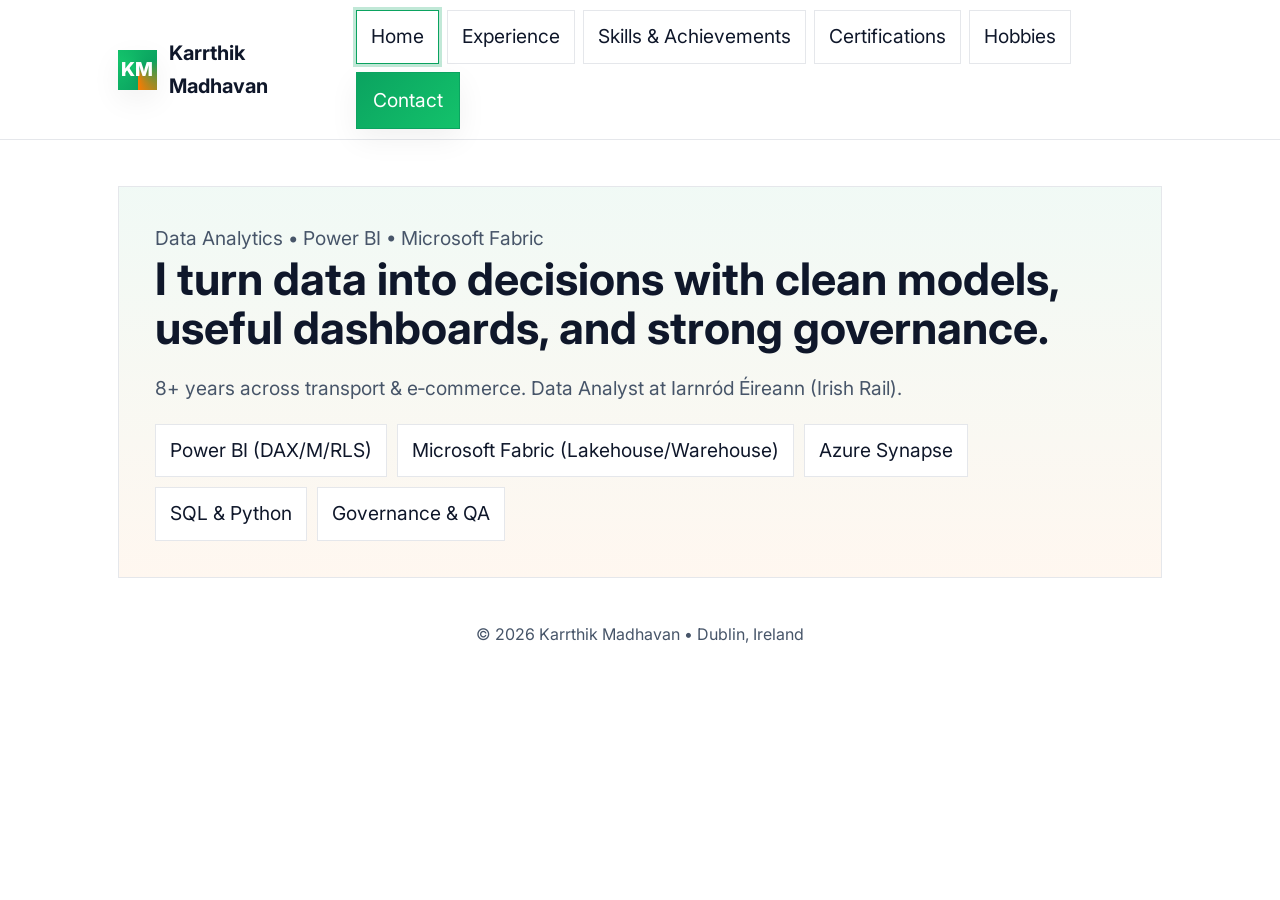
==== Profile/index.html @ 0fbfa43d "Update index.html" ====
<!DOCTYPE html>
<html lang="en">
<head>
  <meta charset="utf-8" />
  <meta name="viewport" content="width=device-width, initial-scale=1" />
  <title>Karrthik Madhavan — Portfolio</title>
  <meta name="description" content="Karrthik Madhavan — Data Analyst. Experience, Skills & Achievements, Certifications, and Hobbies."/>
  <link rel="preconnect" href="https://fonts.googleapis.com">
  <link rel="preconnect" href="https://fonts.gstatic.com" crossorigin>
  <link href="https://fonts.googleapis.com/css2?family=Inter:wght@400;500;600;700;800&display=swap" rel="stylesheet">
  <style>
    :root{
      --bg:#ffffff; --text:#0f172a; --muted:#475569; --border:#e5e7eb;
      --brand:#0BA360; --brand-2:#FF7A00; --brand-3:#13C26B; --ring: rgba(11,163,96,.25);
      --shadow: 0 10px 30px rgba(2,6,23,0.06); --radius: 0; /* sharp edges */
      --step: clamp(0.9rem, 1.2vw + 0.7rem, 1.2rem);           /* body */
      --step-1: clamp(1.1rem, 1.6vw + 0.6rem, 1.5rem);         /* h4 */
      --step-2: clamp(1.25rem, 2vw + 0.7rem, 1.8rem);          /* h3 */
      --step-3: clamp(1.5rem, 2.8vw + 0.6rem, 2.1rem);         /* h2 */
      --step-4: clamp(1.8rem, 4vw + 0.6rem, 2.8rem);           /* hero */
      --touch: 48px;                                           /* min touch target */
      --container: 1100px;
      --container-pad: clamp(16px, 3vw, 28px);
    }
    *{box-sizing:border-box}
    html{scroll-behavior:smooth}
    body{margin:0; font: var(--step)/1.65 "Inter", system-ui, -apple-system, Segoe UI, Roboto, Ubuntu, "Helvetica Neue", Arial; color:var(--text); background:var(--bg)}
    a{color:var(--brand); text-decoration:none}
    a:hover{text-decoration:underline}
    .container{max-width:var(--container); margin:auto; padding:var(--container-pad)}

    /* Nav */
    .nav{position:sticky; top:0; z-index:50; backdrop-filter:saturate(160%) blur(8px); background:rgba(255,255,255,.96); border-bottom:1px solid var(--border)}
    .nav-inner{display:flex; align-items:center; justify-content:space-between; gap:12px; padding:10px var(--container-pad)}
    .brand{display:flex; align-items:center; gap:12px}
    .logo{width:40px; height:40px; color:#fff; font-weight:800; display:grid; place-items:center; background:conic-gradient(from 180deg, var(--brand), var(--brand-3), var(--brand), var(--brand-2)); box-shadow: var(--shadow)}
    .brand h1{font-size: clamp(1rem, 1.4vw + .6rem, 1.25rem); margin:0}
    .menu{display:flex; gap:8px; flex-wrap:wrap}
    .pill{display:inline-flex; align-items:center; gap:8px; padding:10px 14px; border:1px solid var(--border); color:var(--text); background:#fff; min-height:var(--touch)}
    .pill.active{border-color:var(--brand); box-shadow:0 0 0 3px var(--ring)}
    .cta{display:inline-flex; align-items:center; gap:10px; padding:12px 16px; border:1px solid var(--brand); background:linear-gradient(135deg, var(--brand), var(--brand-3)); color:#fff; box-shadow:var(--shadow); min-height:var(--touch)}

    /* Shell */
    .hero{margin-top:18px; position:relative; overflow:hidden; background: linear-gradient(180deg, rgba(11,163,96,.06), rgba(255,122,0,.06)); border:1px solid var(--border); padding: clamp(20px, 4vw, 36px)}
    .big{font-size: var(--step-4); line-height:1.1; margin:0 0 8px}
    .sub{margin:0; color:var(--muted)}
    .chips{display:flex; gap:10px; flex-wrap:wrap; margin-top:14px}
    .chip{padding:10px 14px; border:1px solid var(--border); background:#fff; font-size:1em; min-height:var(--touch)}

    section{margin: clamp(24px, 4vw, 40px) 0}
    h2{font-size: var(--step-3); margin:0 0 14px}
    .card{background:#fff; border:1px solid var(--border); padding: clamp(16px, 3vw, 24px); box-shadow:var(--shadow)}
    .muted{color:var(--muted)}
    .list{margin:8px 0 0; padding-left:20px}
    .grid{display:grid; gap: clamp(12px, 2.5vw, 20px)}
    .grid-2{grid-template-columns:1fr 1fr}
    @media(max-width:960px){.grid-2{grid-template-columns:1fr}}

    /* Roadmap: Vertical (desktop) / Horizontal (mobile) */
    .exp-wrap{display:grid; gap: clamp(12px, 2.5vw, 20px); grid-template-columns: 280px 1fr}
    @media(max-width:960px){.exp-wrap{grid-template-columns:1fr}}
    .years{position:relative; background:#fff; border:1px solid var(--border); padding:16px; box-shadow:var(--shadow)}
    .years .rail{position:absolute; left:28px; top:16px; bottom:16px; width:4px; background:linear-gradient(180deg, var(--brand), var(--brand-2));}
    .year-list{margin:0; padding:0 0 0 48px; list-style:none; max-height:520px; overflow:auto}
    .year-btn{display:flex; align-items:center; gap:10px; width:100%; text-align:left; padding:12px 14px; border:1px solid var(--border); background:#fff; cursor:pointer; min-height:var(--touch)}
    .year-btn[aria-pressed="true"]{border-color:var(--brand); box-shadow:0 0 0 3px var(--ring)}
    .indicator {
  position:absolute;
  left:12px;
  width:44px;
  height:44px;
  display:flex;
  align-items:center;
  justify-content:center;
  background:#fff;
  border:2px solid var(--border);
  box-shadow:0 4px 12px rgba(0,0,0,.12);
  transition:top .3s ease, left .3s ease;
  border-radius:8px;
  overflow:visible;
  z-index:5;
}

.indicator svg,
.indicator img {
  width:32px;
  height:32px;
  display:block;
  object-fit:contain;
}


    .details{background:#fff; border:1px solid var(--border); padding: clamp(14px, 2.5vw, 20px); box-shadow:var(--shadow)}
    .detail-year{display:inline-block; margin-bottom:8px; padding:8px 12px; border:1px solid var(--border); background:#fff; font-weight:600}
    .entry{padding:14px; border:1px dashed var(--border); margin-bottom:12px}
    .entry h4{margin:0 0 6px; font-size: var(--step-2)}
    .meta{color:var(--muted); font-size: .95em}

    /* Hobbies tabs */
    .tabs{display:flex; gap:10px; flex-wrap:wrap; margin-bottom:10px}
    .tab{padding:10px 14px; border:1px solid var(--border); background:#fff; min-height:var(--touch)}
    .tab.active{border-color:var(--brand); box-shadow:0 0 0 3px var(--ring)}
    footer{margin:40px 0 16px; text-align:center; color:var(--muted)}

    /* Mobile tweaks: years become horizontal tabs with a bottom rail */
    @media(max-width:600px){
      .years{padding-bottom:28px}
      .year-list{display:flex; gap:8px; padding:0; overflow:auto; max-height:none}
      .year-list li{flex:0 0 auto}
      .year-btn{padding:10px 12px}
      .years .rail{left:0; right:0; height:4px; width:auto; bottom:12px; top:auto; background:linear-gradient(90deg, var(--brand), var(--brand-2))}
      .indicator{top:auto; bottom:2px; left:0}
    }
  </style>
</head>
<body>
  <noscript>
    <div class="container"><p>Please enable JavaScript to view the site.</p></div>
  </noscript>
  <div class="nav">
    <div class="nav-inner container">
      <div class="brand">
        <div class="logo" aria-hidden="true">KM</div>
        <h1>Karrthik Madhavan</h1>
      </div>
      <nav class="menu" aria-label="Primary">
        <a class="pill" data-link href="#/">Home</a>
        <a class="pill" data-link href="#/experience">Experience</a>
        <a class="pill" data-link href="#/skills">Skills & Achievements</a>
        <a class="pill" data-link href="#/certifications">Certifications</a>
        <a class="pill" data-link href="#/hobbies">Hobbies</a>
        <a class="cta" href="mailto:Karrthik.madhavan@irishrail.ie">Contact</a>
      </nav>
    </div>
  </div>

  <div class="container">
    <div id="app"><section class="hero"><p class="sub">Loading…</p></section></div>
    <footer><small>© <span id="y"></span> Karrthik Madhavan • Dublin, Ireland</small></footer>
  </div>

  <script>
  // Robust boot: guard against errors and always attempt to render
  (function(){
    try {
      document.getElementById('y').textContent = new Date().getFullYear();

      const app = document.getElementById('app');

      // --- Pages ---
      const pages = {
        home(){
          document.title = 'Home — Karrthik Madhavan';
          return [
            '<section class="hero">',
              '<p class="sub">Data Analytics • Power BI • Microsoft Fabric</p>',
              '<h2 class="big">I turn data into decisions with clean models, useful dashboards, and strong governance.</h2>',
              '<p class="muted">8+ years across transport & e‑commerce. Data Analyst at Iarnród Éireann (Irish Rail).</p>',
              '<div class="chips" aria-label="Focus areas">',
                '<span class="chip">Power BI (DAX/M/RLS)</span>',
                '<span class="chip">Microsoft Fabric (Lakehouse/Warehouse)</span>',
                '<span class="chip">Azure Synapse</span>',
                '<span class="chip">SQL & Python</span>',
                '<span class="chip">Governance & QA</span>',
              '</div>',
            '</section>'
          ].join('');
        },
        experience(){
          document.title = 'Experience — Karrthik Madhavan';
          return [
            '<section class="card">',
              '<h2>Experience — Yearly Roadmap</h2>',
              '<div class="exp-wrap">',
                '<aside class="years">',
                  '<div class="rail" aria-hidden="true"></div>',
                  '<ul id="expYears" class="year-list" aria-label="Years"></ul>',
                  '<div id="yearIndicator" class="indicator" aria-hidden="true"></div>',
                '</aside>',
                '<div id="expDetails" class="details" aria-live="polite"></div>',
              '</div>',
            '</section>'
          ].join('');
        },
        skills(){
          document.title = 'Skills & Achievements — Karrthik Madhavan';
          return [
            '<section class="card">',
            '<h2>Skills</h2>',
            '<div class="chips">',
              '<span class="chip">Power BI (DAX, M, RLS)</span>',
              '<span class="chip">Microsoft Fabric</span>',
              '<span class="chip">Azure Synapse</span>',
              '<span class="chip">SQL</span>',
              '<span class="chip">Python</span>',
              '<span class="chip">Dataflows Gen2</span>',
              '<span class="chip">PySpark</span>',
              '<span class="chip">Governance & QA</span>',
              '<span class="chip">Agile Delivery</span>',
              '<span class="chip">Stakeholder Engagement</span>',
            '</div>',
            '</section>',
            '<section class="card">',
              '<h2>Achievements</h2>',
              '<ul class="list">',
                '<li><strong>1,300% growth</strong> in active analytics users (2024 → P11 2025).</li>',
                '<li><strong>6,052 dashboard views</strong> by Period 11, 2025.</li>',
                '<li><strong>10+ leadership‑adopted dashboards</strong> delivered.</li>',
                '<li><strong>200+ ETL jobs automated</strong> at Amazon; +23% team productivity.</li>',
                '<li>Improved ML accuracy by <strong>+2.5%</strong> and coverage by <strong>+6.3%</strong>.</li>',
              '</ul>',
            '</section>'
          ].join('');
        },
        certifications(){
  document.title = 'Certifications & Education — Karrthik Madhavan';
  return [
    '<section class="card">',
      '<h2>Certifications</h2>',
      '<ul class="list">',
        '<li>Microsoft Certified: <strong>Power BI Data Analyst Associate (PL-300)</strong></li>',
        '<li>Lean and Six Sigma Principles — University of Limerick</li>',
        '<li>Certified Scrum Master (CSM)</li>',
        '<li>Fabric Analytics Engineer Associate (DP-600) — <em>in progress</em></li>',
        '<li>SAP Analytics Cloud — <em>in progress</em></li>',
      '</ul>',
    '</section>',
    '<section class="card">',
      '<h2>Education</h2>',
      '<ul class="list">',
        '<li><strong>MSc, Business Information & Analytics Systems</strong> — University College Cork (2021–2022, 1:1)</li>',
        '<li><strong>B.E., Electronics & Communication Engineering</strong> — Anna University (2013–2017, First Class)</li>',
      '</ul>',
    '</section>'
  ].join('');
}
,
        hobbies(sub){
          const tabs = ['tennis','badminton','boxing','photography','dinghy-sailing'];
          const names = {tennis:'Tennis',badminton:'Badminton',boxing:'Boxing',photography:'Photography','dinghy-sailing':'Dinghy Sailing'};
          const blocks = {
            tennis:'<p>League and social player; council member at Balrothery Tennis Club, Balbriggan.</p>',
            badminton:'<p>Regular club sessions; focus on footwork drills and reaction training.</p>',
            boxing:'<p>Fitness boxing for conditioning and discipline; pad work and bag routines.</p>',
            photography:'<p>Street and travel photography; Lightroom/Photoshop workflow with colour grading.</p>',
            'dinghy-sailing':'<p>Beginner to intermediate; keen on race rules, wind reading, and safety.</p>'
          };
          const active = tabs.indexOf(sub) !== -1 ? sub : 'tennis';
          document.title = 'Hobbies — ' + names[active] + ' — Karrthik Madhavan';
          return [
            '<section class="card">',
              '<h2>Hobbies</h2>',
              '<div class="tabs">',
                tabs.map(t=>'<a class="tab '+(t===active?'active':'')+'" href="#/hobbies/'+t+'">'+names[t]+'</a>').join(''),
              '</div>',
              '<div class="card" style="margin-top:10px">',
                '<h3 style="margin:0 0 6px">'+names[active]+'</h3>',
                blocks[active],
              '</div>',
            '</section>'
          ].join('');
        },
        notFound(){
          document.title = 'Not Found — Karrthik Madhavan';
          return '<section class="card"><h2>Page not found</h2><p class="muted">The page you requested does not exist.</p></section>';
        }
      };

      // --- Router ---
      function setActive(link){
        document.querySelectorAll('.pill').forEach(a=>a.classList.remove('active'));
        if(link) link.classList.add('active');
      }

      function render(){
        const hash = (location.hash || '').replace('#','');
        const parts = hash.split('/').filter(Boolean);
        let html = '';
        let active = null;
        if(parts.length === 0){
          html = pages.home();
          active = document.querySelector('a[href="#/"]');
        } else if(parts[0]==='experience'){
          html = pages.experience();
          active = document.querySelector('a[href="#/experience"]');
        } else if(parts[0]==='skills'){
          html = pages.skills();
          active = document.querySelector('a[href="#/skills"]');
        } else if(parts[0]==='certifications'){
          html = pages.certifications();
          active = document.querySelector('a[href="#/certifications"]');
        } else if(parts[0]==='hobbies'){
          html = pages.hobbies(parts[1]);
          active = document.querySelector('a[href="#/hobbies"]');
        } else {
          html = pages.notFound();
        }
        app.innerHTML = html;
        setActive(active);
        if(parts[0]==='experience') initExperience();
        window.scrollTo({top:0, behavior:'smooth'});
      }

      window.addEventListener('hashchange', render);
      if(!location.hash){ location.hash = '#/'; }

      // --- Experience data + init ---
      const experienceData = {
        2017: [{title:'Quality Analyst', company:'Amazon', org:'amazon', location:'Chennai', period:'Mar 2017 – Dec 2018', points:['Analytics & validation across retail catalogues','Built early automations to remove manual checks']}],
        2018: [{title:'Quality Analyst', company:'Amazon', org:'amazon', location:'Chennai', period:'All year', points:['Scaled QA playbooks and SOPs','Partnered with SDE/DS for data capture']}],
        2019: [{title:'Quality Lead (acting)', company:'Amazon', org:'amazon', location:'Chennai', period:'Jan – Dec 2019', points:['Led 12‑member team; productivity +23%','Vendor ramp (Accenture) to increase throughput']}],
        2020: [{title:'Senior Data Analyst – Quality Expert', company:'Amazon', org:'amazon', location:'Chennai', period:'Jul – Dec 2020', points:['BI/forecasting in Python, Tableau, QuickSight','Automated 200+ ETL with SQL & AWS']}],
        2021: [
          {title:'Senior Data Analyst – Quality Expert', company:'Amazon', org:'amazon', location:'Chennai', period:'Jan – Aug 2021', points:['FMEA & process optimisation; leadership dashboards']},
          {title:'Postgraduate Teaching Assistant', company:'University College Cork', org:'ucc', location:'Cork', period:'Oct – Dec 2021', points:['Supported BA & Web App Dev']}
        ],
        2022: [{title:'Postgraduate Teaching Assistant', company:'University College Cork', org:'ucc', location:'Cork', period:'Jan – Aug 2022', points:['Guided SQL, Python & viz; assessment support']}],
        2023: [{title:'Data Analyst — Data Analytics & Intelligence', company:'Iarnród Éireann (Irish Rail)', org:'irishrail', location:'Dublin', period:'Feb – Dec 2023', points:['KPI hubs for Finance & Engineering (CCE/CME)','Power BI governance & testing frameworks']}],
        2024: [{title:'Data Analyst — DAI', company:'Iarnród Éireann (Irish Rail)', org:'irishrail', location:'Dublin', period:'All year', points:['Active analytics users up 1,300% (2024→P11 2025)','Fabric adoption; model/perf optimisation']}],
        2025: [{title:'Data Analyst — DAI', company:'Iarnród Éireann (Irish Rail)', org:'irishrail', location:'Dublin', period:'To date', points:['6,052 total dashboard views by P11 2025','10+ leadership‑adopted dashboards']}]
      };

      function initExperience(){
        const yearsEl = document.getElementById('expYears');
        const detailsEl = document.getElementById('expDetails');
        const indicator = document.getElementById('yearIndicator');
        if(!yearsEl || !detailsEl || !indicator) return;

        const years = Object.keys(experienceData).map(Number).sort((a,b)=>b-a);
        yearsEl.innerHTML = years.map((y,i)=>
          '<li data-year="'+y+'" style="margin-bottom:8px">\
             <button class="year-btn" data-year="'+y+'" aria-pressed="'+(i===0)+'"><strong>'+y+'</strong></button>\
           </li>'
        ).join('');

        const mm = window.matchMedia('(max-width:600px)');
        function orgForYear(y){
          if(y>=2023) return 'irishrail';
          if(y>=2021 && y<=2022) return 'ucc';
          return 'amazon';
        }
        const svgs = {
  amazon: `<svg viewBox="0 0 512 512" aria-hidden="true">
    <path fill="#FF9900" d="M256 0C114.6 0 0 114.6 0 256s114.6 256 256 256
      256-114.6 256-256S397.4 0 256 0zm74.5 367.3c-32.4 13.3-67.4 20.4-104.5 20.4
      -60.5 0-114.9-22.4-156.2-59.7-4.4-4-1.2-9.4 4.8-6.3
      44.4 25.9 99.3 41.5 156.3 41.5 38.4 0 79.8-7.8 118.1-23.8
      5.8-2.4 10.7 3.7 4.5 8zM383.7 344c-5.7-7.5-37.4-3.6-51.6-1.8
      -4.3.5-5-3.2-1.1-6 25.3-17.8 66.8-12.6 71.6-6.7 4.8 5.9-1.3 39.3-23.8 55.7
      -3.6 2.6-7.2 1.2-5.5-2.6 6.6-15.2 14.4-31.1 15.8-38.6z"/>
  </svg>`,
  
  ucc: `<svg viewBox="0 0 512 512" aria-hidden="true">
    <path fill="#FF7A00" d="M256 0C114.6 0 0 114.6 0 256s114.6 256 256 256
      256-114.6 256-256S397.4 0 256 0zm-47 360h94v-32h-30V192h30v-32h-94v32h30v136h-30v32z"/>
  </svg>`,

  irishrail: `<svg viewBox="0 0 512 512" aria-hidden="true">
    <path fill="#FF7A00" d="M480 352H32L64 288h384l32 64zM416 288l-64-128H160l-64 128h320zM192 384a32 32 0 1 0 0-64 32 32 0 0 0 0 64zm128 0a32 32 0 1 0 0-64 32 32 0 0 0 0 64z"/>
  </svg>`
};

        function setIndicator(year){
          const btn = yearsEl.querySelector('button[data-year="'+year+'"]');
          if(!btn) return;
          const org = orgForYear(year);
          indicator.innerHTML = svgs[org];
          indicator.style.color = (org==='amazon')? '#FF9900' : (org==='ucc'? '#002663' : '#0BA360');
          const yearsContainer = yearsEl.closest('.years');
          const cBox = yearsContainer.getBoundingClientRect();
          const bBox = btn.getBoundingClientRect();
          if(mm.matches){
            // horizontal: center under the active button
            const left = (bBox.left - cBox.left) + (bBox.width/2) - (indicator.offsetWidth/2);
            indicator.style.left = left + 'px';
          } else {
            // vertical: center alongside the active button
            const top = (bBox.top - cBox.top) + (bBox.height/2) - (indicator.offsetHeight/2);
            indicator.style.top = top + 'px';
          }
        }

        function renderYear(y){
          const entries = experienceData[y]||[];
          detailsEl.innerHTML = '<span class="detail-year">'+y+'</span>' + entries.map(function(e){
            return '<div class="entry">\
              <h4>'+e.title+'</h4>\
              <div class="meta">'+e.company+' • '+e.location+' • '+e.period+'</div>\
              <ul class="list">'+ e.points.map(p=>'<'+'li>'+p+'</li>').join('') +'</ul>\
            </div>';
          }).join('');
          setIndicator(y);
        }

        // initial render
        renderYear(years[0]);

        yearsEl.addEventListener('click', function(e){
          const btn = e.target.closest('.year-btn');
          if(!btn) return;
          yearsEl.querySelectorAll('.year-btn').forEach(function(b){ b.setAttribute('aria-pressed','false'); });
          btn.setAttribute('aria-pressed','true');
          renderYear(+btn.dataset.year);
        });

        function reflowIndicator(){
          const pressed = yearsEl.querySelector('.year-btn[aria-pressed="true"]');
          if(pressed) setIndicator(+pressed.dataset.year);
        }
        yearsEl.addEventListener('keydown', function(e){
          const keys = ['ArrowUp','ArrowDown','ArrowLeft','ArrowRight','Home','End'];
          if(keys.indexOf(e.key)===-1) return;
          const items = Array.from(yearsEl.querySelectorAll('.year-btn'));
          const i = items.indexOf(document.activeElement);
          let j = i;
          if(e.key==='ArrowUp' || e.key==='ArrowLeft') j = Math.max(0, i-1);
          if(e.key==='ArrowDown' || e.key==='ArrowRight') j = Math.min(items.length-1, i+1);
          if(e.key==='Home') j = 0;
          if(e.key==='End') j = items.length-1;
          items[j].focus();
          items.forEach(function(b){ b.setAttribute('aria-pressed','false'); });
          items[j].setAttribute('aria-pressed','true');
          renderYear(+items[j].dataset.year);
          e.preventDefault();
        });

        window.addEventListener('resize', reflowIndicator);
        mm.addEventListener('change', reflowIndicator);
      }{
        const yearsEl = document.getElementById('expYears');
        const detailsEl = document.getElementById('expDetails');
        const indicator = document.getElementById('yearIndicator');
        if(!yearsEl || !detailsEl || !indicator) return;

        const years = Object.keys(experienceData).map(Number).sort((a,b)=>b-a);
        yearsEl.innerHTML = years.map((y,i)=>
          '<li data-year="'+y+'" style="margin-bottom:8px">\
             <button class="year-btn" data-year="'+y+'" aria-pressed="'+(i===0)+'"><strong>'+y+'</strong></button>\
           </li>'
        ).join('');

        function orgForYear(y){
          if(y>=2023) return 'irishrail';
          if(y>=2021 && y<=2022) return 'ucc';
          return 'amazon';
        }

        const svgs = {
  amazon: `<svg viewBox="0 0 512 512" aria-hidden="true">
    <path fill="#FF9900" d="M256 0C114.6 0 0 114.6 0 256s114.6 256 256 256
      256-114.6 256-256S397.4 0 256 0zm74.5 367.3c-32.4 13.3-67.4 20.4-104.5 20.4
      -60.5 0-114.9-22.4-156.2-59.7-4.4-4-1.2-9.4 4.8-6.3
      44.4 25.9 99.3 41.5 156.3 41.5 38.4 0 79.8-7.8 118.1-23.8
      5.8-2.4 10.7 3.7 4.5 8zM383.7 344c-5.7-7.5-37.4-3.6-51.6-1.8
      -4.3.5-5-3.2-1.1-6 25.3-17.8 66.8-12.6 71.6-6.7 4.8 5.9-1.3 39.3-23.8 55.7
      -3.6 2.6-7.2 1.2-5.5-2.6 6.6-15.2 14.4-31.1 15.8-38.6z"/>
  </svg>`,
  
  ucc: `<svg viewBox="0 0 512 512" aria-hidden="true">
    <path fill="#FF7A00" d="M256 0C114.6 0 0 114.6 0 256s114.6 256 256 256
      256-114.6 256-256S397.4 0 256 0zm-47 360h94v-32h-30V192h30v-32h-94v32h30v136h-30v32z"/>
  </svg>`,

  irishrail: `<svg viewBox="0 0 512 512" aria-hidden="true">
    <path fill="#FF7A00" d="M480 352H32L64 288h384l32 64zM416 288l-64-128H160l-64 128h320zM192 384a32 32 0 1 0 0-64 32 32 0 0 0 0 64zm128 0a32 32 0 1 0 0-64 32 32 0 0 0 0 64z"/>
  </svg>`
};

        function setIndicator(year){
          const btn = yearsEl.querySelector('button[data-year="'+year+'"]');
          if(!btn) return;
          const org = orgForYear(year);
          indicator.innerHTML = svgs[org];
          indicator.style.color = (org==='amazon')? '#FF9900' : (org==='ucc'? '#002663' : '#0BA360');
          const yearsContainer = yearsEl.closest('.years');
          const containerBox = yearsContainer.getBoundingClientRect();
          const btnBox = btn.getBoundingClientRect();
          const offset = (btnBox.top - containerBox.top) + (btnBox.height/2);
          indicator.style.top = offset + 'px';
        }

        function renderYear(y){
          const entries = experienceData[y]||[];
          detailsEl.innerHTML = '<span class="detail-year">'+y+'</span>' + entries.map(function(e){
            return '<div class="entry">\
              <h4>'+e.title+'</h4>\
              <div class="meta">'+e.company+' • '+e.location+' • '+e.period+'</div>\
              <ul class="list">'+ e.points.map(p=>'<'+'li>'+p+'</li>').join('') +'</ul>\
            </div>';
          }).join('');
          setIndicator(y);
        }

        // initial render
        renderYear(years[0]);

        yearsEl.addEventListener('click', function(e){
          const btn = e.target.closest('.year-btn');
          if(!btn) return;
          yearsEl.querySelectorAll('.year-btn').forEach(function(b){ b.setAttribute('aria-pressed','false'); });
          btn.setAttribute('aria-pressed','true');
          renderYear(+btn.dataset.year);
        });

        yearsEl.addEventListener('keydown', function(e){
          const keys = ['ArrowUp','ArrowDown','Home','End'];
          if(keys.indexOf(e.key)===-1) return;
          const items = Array.from(yearsEl.querySelectorAll('.year-btn'));
          const i = items.indexOf(document.activeElement);
          let j = i;
          if(e.key==='ArrowUp') j = Math.max(0, i-1);
          if(e.key==='ArrowDown') j = Math.min(items.length-1, i+1);
          if(e.key==='Home') j = 0;
          if(e.key==='End') j = items.length-1;
          items[j].focus();
          items.forEach(function(b){ b.setAttribute('aria-pressed','false'); });
          items[j].setAttribute('aria-pressed','true');
          renderYear(+items[j].dataset.year);
          e.preventDefault();
        });

        window.addEventListener('resize', function(){
          const pressed = yearsEl.querySelector('.year-btn[aria-pressed="true"]');
          if(pressed) setIndicator(+pressed.dataset.year);
        });
      }

      // First render
      render();

    } catch(err){
      const app = document.getElementById('app');
      if(app){ app.innerHTML = '<section class="card"><h2>Something went wrong</h2><p class="muted">'+(err.message||err)+'</p></section>'; }
      console.error(err);
    }
  })();
  </script>
</body>
</html>
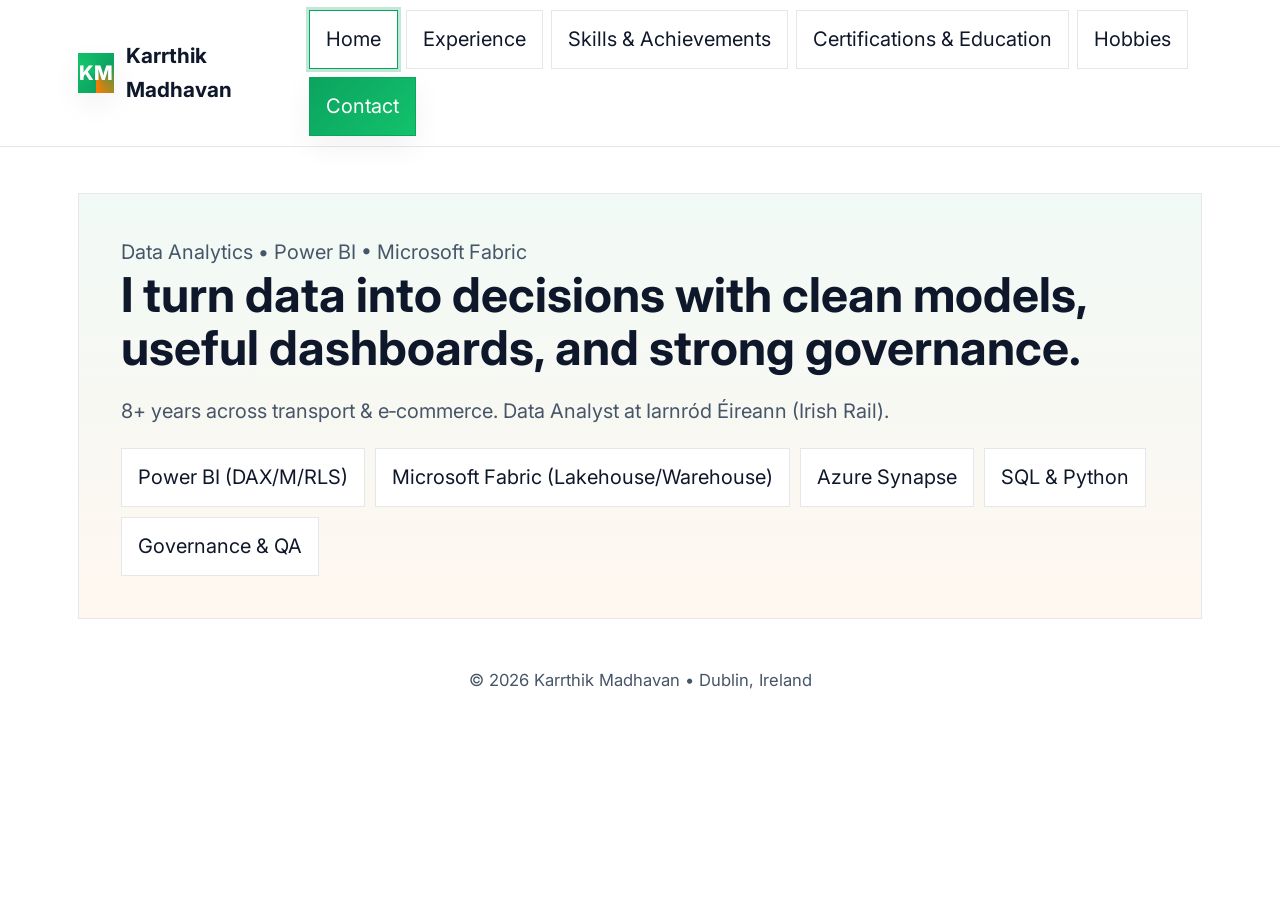
==== commit 59b469be: "Update index.html" ====
--- a/Profile/index.html
+++ b/Profile/index.html
@@ -4,7 +4,7 @@
   <meta charset="utf-8" />
   <meta name="viewport" content="width=device-width, initial-scale=1" />
   <title>Karrthik Madhavan — Portfolio</title>
-  <meta name="description" content="Karrthik Madhavan — Data Analyst. Experience, Skills & Achievements, Certifications, and Hobbies."/>
+  <meta name="description" content="Karrthik Madhavan — Data Analyst. Experience, Skills & Achievements, Certifications & Education, and Hobbies."/>
   <link rel="preconnect" href="https://fonts.googleapis.com">
   <link rel="preconnect" href="https://fonts.gstatic.com" crossorigin>
   <link href="https://fonts.googleapis.com/css2?family=Inter:wght@400;500;600;700;800&display=swap" rel="stylesheet">
@@ -13,13 +13,13 @@
       --bg:#ffffff; --text:#0f172a; --muted:#475569; --border:#e5e7eb;
       --brand:#0BA360; --brand-2:#FF7A00; --brand-3:#13C26B; --ring: rgba(11,163,96,.25);
       --shadow: 0 10px 30px rgba(2,6,23,0.06); --radius: 0; /* sharp edges */
-      --step: clamp(0.9rem, 1.2vw + 0.7rem, 1.2rem);           /* body */
-      --step-1: clamp(1.1rem, 1.6vw + 0.6rem, 1.5rem);         /* h4 */
-      --step-2: clamp(1.25rem, 2vw + 0.7rem, 1.8rem);          /* h3 */
-      --step-3: clamp(1.5rem, 2.8vw + 0.6rem, 2.1rem);         /* h2 */
-      --step-4: clamp(1.8rem, 4vw + 0.6rem, 2.8rem);           /* hero */
-      --touch: 48px;                                           /* min touch target */
-      --container: 1100px;
+      --step: clamp(0.95rem, 1.2vw + 0.7rem, 1.25rem);           /* body */
+      --step-1: clamp(1.1rem, 1.6vw + 0.6rem, 1.55rem);          /* h4 */
+      --step-2: clamp(1.3rem, 2.2vw + 0.6rem, 1.9rem);           /* h3 */
+      --step-3: clamp(1.55rem, 3vw + 0.6rem, 2.2rem);            /* h2 */
+      --step-4: clamp(1.9rem, 4.4vw + 0.6rem, 3rem);             /* hero */
+      --touch: 52px;                                             /* min touch target */
+      --container: 1180px;
       --container-pad: clamp(16px, 3vw, 28px);
     }
     *{box-sizing:border-box}
@@ -34,82 +34,77 @@
     .nav-inner{display:flex; align-items:center; justify-content:space-between; gap:12px; padding:10px var(--container-pad)}
     .brand{display:flex; align-items:center; gap:12px}
     .logo{width:40px; height:40px; color:#fff; font-weight:800; display:grid; place-items:center; background:conic-gradient(from 180deg, var(--brand), var(--brand-3), var(--brand), var(--brand-2)); box-shadow: var(--shadow)}
-    .brand h1{font-size: clamp(1rem, 1.4vw + .6rem, 1.25rem); margin:0}
+    .brand h1{font-size: clamp(1.05rem, 1.4vw + .6rem, 1.3rem); margin:0}
     .menu{display:flex; gap:8px; flex-wrap:wrap}
-    .pill{display:inline-flex; align-items:center; gap:8px; padding:10px 14px; border:1px solid var(--border); color:var(--text); background:#fff; min-height:var(--touch)}
+    .pill{display:inline-flex; align-items:center; gap:8px; padding:12px 16px; border:1px solid var(--border); color:var(--text); background:#fff; min-height:var(--touch)}
     .pill.active{border-color:var(--brand); box-shadow:0 0 0 3px var(--ring)}
     .cta{display:inline-flex; align-items:center; gap:10px; padding:12px 16px; border:1px solid var(--brand); background:linear-gradient(135deg, var(--brand), var(--brand-3)); color:#fff; box-shadow:var(--shadow); min-height:var(--touch)}
 
     /* Shell */
-    .hero{margin-top:18px; position:relative; overflow:hidden; background: linear-gradient(180deg, rgba(11,163,96,.06), rgba(255,122,0,.06)); border:1px solid var(--border); padding: clamp(20px, 4vw, 36px)}
-    .big{font-size: var(--step-4); line-height:1.1; margin:0 0 8px}
+    .hero{margin-top:18px; position:relative; overflow:hidden; background: linear-gradient(180deg, rgba(11,163,96,.06), rgba(255,122,0,.06)); border:1px solid var(--border); padding: clamp(22px, 4.4vw, 42px)}
+    .big{font-size: var(--step-4); line-height:1.1; margin:0 0 10px}
     .sub{margin:0; color:var(--muted)}
-    .chips{display:flex; gap:10px; flex-wrap:wrap; margin-top:14px}
-    .chip{padding:10px 14px; border:1px solid var(--border); background:#fff; font-size:1em; min-height:var(--touch)}
-
-    section{margin: clamp(24px, 4vw, 40px) 0}
-    h2{font-size: var(--step-3); margin:0 0 14px}
-    .card{background:#fff; border:1px solid var(--border); padding: clamp(16px, 3vw, 24px); box-shadow:var(--shadow)}
+    .chips{display:flex; gap:10px; flex-wrap:wrap; margin-top:16px}
+    .chip{padding:12px 16px; border:1px solid var(--border); background:#fff; font-size:1em; min-height:var(--touch)}
+
+    section{margin: clamp(26px, 4vw, 44px) 0}
+    h2{font-size: var(--step-3); margin:0 0 16px}
+    .card{background:#fff; border:1px solid var(--border); padding: clamp(18px, 3.4vw, 26px); box-shadow:var(--shadow)}
     .muted{color:var(--muted)}
-    .list{margin:8px 0 0; padding-left:20px}
-    .grid{display:grid; gap: clamp(12px, 2.5vw, 20px)}
+    .list{margin:8px 0 0; padding-left:22px}
+    .grid{display:grid; gap: clamp(12px, 2.5vw, 22px)}
     .grid-2{grid-template-columns:1fr 1fr}
     @media(max-width:960px){.grid-2{grid-template-columns:1fr}}
 
     /* Roadmap: Vertical (desktop) / Horizontal (mobile) */
-    .exp-wrap{display:grid; gap: clamp(12px, 2.5vw, 20px); grid-template-columns: 280px 1fr}
+    .exp-wrap{display:grid; gap: clamp(12px, 2.5vw, 22px); grid-template-columns: 320px 1fr}
     @media(max-width:960px){.exp-wrap{grid-template-columns:1fr}}
     .years{position:relative; background:#fff; border:1px solid var(--border); padding:16px; box-shadow:var(--shadow)}
     .years .rail{position:absolute; left:28px; top:16px; bottom:16px; width:4px; background:linear-gradient(180deg, var(--brand), var(--brand-2));}
-    .year-list{margin:0; padding:0 0 0 48px; list-style:none; max-height:520px; overflow:auto}
-    .year-btn{display:flex; align-items:center; gap:10px; width:100%; text-align:left; padding:12px 14px; border:1px solid var(--border); background:#fff; cursor:pointer; min-height:var(--touch)}
+    .year-list{margin:0; padding:0 0 0 84px; list-style:none; max-height:560px; overflow:auto}
+    .year-btn{display:flex; align-items:center; gap:12px; width:100%; text-align:left; padding:16px 18px; border:2px solid var(--border); background:#fff; cursor:pointer; min-height:var(--touch); font-size: var(--step-2); font-weight:700}
     .year-btn[aria-pressed="true"]{border-color:var(--brand); box-shadow:0 0 0 3px var(--ring)}
-    .indicator {
-  position:absolute;
-  left:12px;
-  width:44px;
-  height:44px;
-  display:flex;
-  align-items:center;
-  justify-content:center;
-  background:#fff;
-  border:2px solid var(--border);
-  box-shadow:0 4px 12px rgba(0,0,0,.12);
-  transition:top .3s ease, left .3s ease;
-  border-radius:8px;
-  overflow:visible;
-  z-index:5;
-}
-
-.indicator svg,
-.indicator img {
-  width:32px;
-  height:32px;
-  display:block;
-  object-fit:contain;
-}
-
-
-    .details{background:#fff; border:1px solid var(--border); padding: clamp(14px, 2.5vw, 20px); box-shadow:var(--shadow)}
-    .detail-year{display:inline-block; margin-bottom:8px; padding:8px 12px; border:1px solid var(--border); background:#fff; font-weight:600}
-    .entry{padding:14px; border:1px dashed var(--border); margin-bottom:12px}
+
+    /* BIG, UNCROPPED INDICATOR */
+    .indicator{
+      position:absolute;
+      left:12px;
+      width:48px;
+      height:48px;
+      display:flex; align-items:center; justify-content:center;
+      background:#fff;
+      border:2px solid var(--border);
+      box-shadow:0 4px 12px rgba(0,0,0,.12);
+      transition:top .30s ease, left .30s ease;
+      border-radius:8px; /* sharp-ish */
+      overflow:visible; /* no cropping */
+      z-index:5;
+      pointer-events:none;
+      color:#FF7A00; /* all icons orange */
+    }
+    .indicator svg,.indicator img{width:34px; height:34px; display:block; object-fit:contain}
+
+    .details{background:#fff; border:1px solid var(--border); padding: clamp(16px, 2.5vw, 22px); box-shadow:var(--shadow)}
+    .detail-year{display:inline-block; margin-bottom:10px; padding:10px 14px; border:1px solid var(--border); background:#fff; font-weight:700}
+    .entry{padding:16px; border:1px dashed var(--border); margin-bottom:14px}
     .entry h4{margin:0 0 6px; font-size: var(--step-2)}
-    .meta{color:var(--muted); font-size: .95em}
+    .meta{color:var(--muted); font-size: .98em}
 
     /* Hobbies tabs */
     .tabs{display:flex; gap:10px; flex-wrap:wrap; margin-bottom:10px}
-    .tab{padding:10px 14px; border:1px solid var(--border); background:#fff; min-height:var(--touch)}
+    .tab{padding:12px 16px; border:1px solid var(--border); background:#fff; min-height:var(--touch)}
     .tab.active{border-color:var(--brand); box-shadow:0 0 0 3px var(--ring)}
+
     footer{margin:40px 0 16px; text-align:center; color:var(--muted)}
 
     /* Mobile tweaks: years become horizontal tabs with a bottom rail */
     @media(max-width:600px){
-      .years{padding-bottom:28px}
-      .year-list{display:flex; gap:8px; padding:0; overflow:auto; max-height:none}
+      .years{padding-bottom:40px}
+      .year-list{display:flex; gap:10px; padding:0; overflow:auto; max-height:none}
       .year-list li{flex:0 0 auto}
-      .year-btn{padding:10px 12px}
-      .years .rail{left:0; right:0; height:4px; width:auto; bottom:12px; top:auto; background:linear-gradient(90deg, var(--brand), var(--brand-2))}
-      .indicator{top:auto; bottom:2px; left:0}
+      .year-btn{padding:14px 16px}
+      .years .rail{left:0; right:0; height:4px; width:auto; bottom:22px; top:auto; background:linear-gradient(90deg, var(--brand), var(--brand-2))}
+      .indicator{top:auto; bottom:6px; left:0}
     }
   </style>
 </head>
@@ -127,7 +122,7 @@
         <a class="pill" data-link href="#/">Home</a>
         <a class="pill" data-link href="#/experience">Experience</a>
         <a class="pill" data-link href="#/skills">Skills & Achievements</a>
-        <a class="pill" data-link href="#/certifications">Certifications</a>
+        <a class="pill" data-link href="#/certifications">Certifications & Education</a>
         <a class="pill" data-link href="#/hobbies">Hobbies</a>
         <a class="cta" href="mailto:Karrthik.madhavan@irishrail.ie">Contact</a>
       </nav>
@@ -140,14 +135,12 @@
   </div>
 
   <script>
-  // Robust boot: guard against errors and always attempt to render
   (function(){
     try {
       document.getElementById('y').textContent = new Date().getFullYear();
-
       const app = document.getElementById('app');
 
-      // --- Pages ---
+      /* ---------------- PAGES ---------------- */
       const pages = {
         home(){
           document.title = 'Home — Karrthik Madhavan';
@@ -213,28 +206,27 @@
           ].join('');
         },
         certifications(){
-  document.title = 'Certifications & Education — Karrthik Madhavan';
-  return [
-    '<section class="card">',
-      '<h2>Certifications</h2>',
-      '<ul class="list">',
-        '<li>Microsoft Certified: <strong>Power BI Data Analyst Associate (PL-300)</strong></li>',
-        '<li>Lean and Six Sigma Principles — University of Limerick</li>',
-        '<li>Certified Scrum Master (CSM)</li>',
-        '<li>Fabric Analytics Engineer Associate (DP-600) — <em>in progress</em></li>',
-        '<li>SAP Analytics Cloud — <em>in progress</em></li>',
-      '</ul>',
-    '</section>',
-    '<section class="card">',
-      '<h2>Education</h2>',
-      '<ul class="list">',
-        '<li><strong>MSc, Business Information & Analytics Systems</strong> — University College Cork (2021–2022, 1:1)</li>',
-        '<li><strong>B.E., Electronics & Communication Engineering</strong> — Anna University (2013–2017, First Class)</li>',
-      '</ul>',
-    '</section>'
-  ].join('');
-}
-,
+          document.title = 'Certifications & Education — Karrthik Madhavan';
+          return [
+            '<section class="card">',
+              '<h2>Certifications</h2>',
+              '<ul class="list">',
+                '<li>Microsoft Certified: <strong>Power BI Data Analyst Associate (PL‑300)</strong></li>',
+                '<li>Lean and Six Sigma Principles — University of Limerick</li>',
+                '<li>Certified Scrum Master (CSM)</li>',
+                '<li>Fabric Analytics Engineer Associate (DP‑600) — <em>in progress</em></li>',
+                '<li>SAP Analytics Cloud — <em>in progress</em></li>',
+              '</ul>',
+            '</section>',
+            '<section class="card">',
+              '<h2>Education</h2>',
+              '<ul class="list">',
+                '<li><strong>MSc, Business Information & Analytics Systems</strong> — University College Cork (2021–2022, 1:1)</li>',
+                '<li><strong>B.E., Electronics & Communication Engineering</strong> — Anna University (2013–2017, First Class)</li>',
+              '</ul>',
+            '</section>'
+          ].join('');
+        },
         hobbies(sub){
           const tabs = ['tennis','badminton','boxing','photography','dinghy-sailing'];
           const names = {tennis:'Tennis',badminton:'Badminton',boxing:'Boxing',photography:'Photography','dinghy-sailing':'Dinghy Sailing'};
@@ -266,7 +258,7 @@
         }
       };
 
-      // --- Router ---
+      /* ---------------- ROUTER ---------------- */
       function setActive(link){
         document.querySelectorAll('.pill').forEach(a=>a.classList.remove('active'));
         if(link) link.classList.add('active');
@@ -304,7 +296,7 @@
       window.addEventListener('hashchange', render);
       if(!location.hash){ location.hash = '#/'; }
 
-      // --- Experience data + init ---
+      /* -------------- EXPERIENCE DATA + INIT -------------- */
       const experienceData = {
         2017: [{title:'Quality Analyst', company:'Amazon', org:'amazon', location:'Chennai', period:'Mar 2017 – Dec 2018', points:['Analytics & validation across retail catalogues','Built early automations to remove manual checks']}],
         2018: [{title:'Quality Analyst', company:'Amazon', org:'amazon', location:'Chennai', period:'All year', points:['Scaled QA playbooks and SOPs','Partnered with SDE/DS for data capture']}],
@@ -317,7 +309,7 @@
         2022: [{title:'Postgraduate Teaching Assistant', company:'University College Cork', org:'ucc', location:'Cork', period:'Jan – Aug 2022', points:['Guided SQL, Python & viz; assessment support']}],
         2023: [{title:'Data Analyst — Data Analytics & Intelligence', company:'Iarnród Éireann (Irish Rail)', org:'irishrail', location:'Dublin', period:'Feb – Dec 2023', points:['KPI hubs for Finance & Engineering (CCE/CME)','Power BI governance & testing frameworks']}],
         2024: [{title:'Data Analyst — DAI', company:'Iarnród Éireann (Irish Rail)', org:'irishrail', location:'Dublin', period:'All year', points:['Active analytics users up 1,300% (2024→P11 2025)','Fabric adoption; model/perf optimisation']}],
-        2025: [{title:'Data Analyst — DAI', company:'Iarnród Éireann (Irish Rail)', org:'irishrail', location:'Dublin', period:'To date', points:['6,052 total dashboard views by P11 2025','10+ leadership‑adopted dashboards']}]
+        2025: [{title:'Data Analyst — DAI', company:'Iarnród Éireann (Irish Rail)', org:'irishrail', location:'Dublin', period:'To date', points:['6,052 dashboard views by P11 2025','10+ leadership‑adopted dashboards']}]
       };
 
       function initExperience(){
@@ -334,38 +326,40 @@
         ).join('');
 
         const mm = window.matchMedia('(max-width:600px)');
+
+        // ORG ICONS — real types per your request, all orange
+        const svgs = {
+          amazon: `
+            <svg viewBox="0 0 24 24" aria-hidden="true" fill="currentColor">
+              <path d="M7 9l1.5-4.5A2 2 0 0 1 10.4 3h3.2a2 2 0 0 1 1.9 1.5L17 9h3a1 1 0 1 1 0 2h-1.1l-1.2 8.2A2 2 0 0 1 15.7 21H8.3a2 2 0 0 1-2-1.8L5.1 11H4a1 1 0 1 1 0-2h3zm2.2-2L8.4 9h7.2l-0.8-2.4A1 1 0 0 0 14 6h-4a1 1 0 0 0-.8.5zM7.1 11l1.1 7.6a1 1 0 0 0 1 .9h7.6a1 1 0 0 0 1-.9L18.9 11H7.1z"/>
+            </svg>
+          `,
+          ucc: `
+            <svg viewBox="0 0 24 24" aria-hidden="true" fill="currentColor">
+              <path d="M3 4h14a2 2 0 0 1 2 2v6h2v2h-2v2H3a2 2 0 0 1-2-2V6a2 2 0 0 1 2-2zm0 2v8h16V6H3z"/>
+              <circle cx="7.5" cy="16.5" r="1.5"/>
+              <path d="M9 14.5h3.5a2 2 0 0 1 2 2V19H7v-2a2 2 0 0 1 2-2z"/>
+            </svg>
+          `,
+          irishrail: `
+            <svg viewBox="0 0 24 24" aria-hidden="true" fill="currentColor">
+              <path d="M7 20l-2 2h2l2-2h6l2 2h2l-2-2h1a3 3 0 0 0 3-3V7a5 5 0 0 0-5-5H10A5 5 0 0 0 5 7v10a3 3 0 0 0 3 3h-1zm8-3a1.5 1.5 0 1 0 0-3 1.5 1.5 0 0 0 0 3zM9 17a1.5 1.5 0 1 0 0-3 1.5 1.5 0 0 0 0 3zm8-8H7V7a3 3 0 0 1 3-3h6a3 3 0 0 1 3 3v2z"/>
+            </svg>
+          `
+        };
+
         function orgForYear(y){
           if(y>=2023) return 'irishrail';
           if(y>=2021 && y<=2022) return 'ucc';
           return 'amazon';
         }
-        const svgs = {
-  amazon: `<svg viewBox="0 0 512 512" aria-hidden="true">
-    <path fill="#FF9900" d="M256 0C114.6 0 0 114.6 0 256s114.6 256 256 256
-      256-114.6 256-256S397.4 0 256 0zm74.5 367.3c-32.4 13.3-67.4 20.4-104.5 20.4
-      -60.5 0-114.9-22.4-156.2-59.7-4.4-4-1.2-9.4 4.8-6.3
-      44.4 25.9 99.3 41.5 156.3 41.5 38.4 0 79.8-7.8 118.1-23.8
-      5.8-2.4 10.7 3.7 4.5 8zM383.7 344c-5.7-7.5-37.4-3.6-51.6-1.8
-      -4.3.5-5-3.2-1.1-6 25.3-17.8 66.8-12.6 71.6-6.7 4.8 5.9-1.3 39.3-23.8 55.7
-      -3.6 2.6-7.2 1.2-5.5-2.6 6.6-15.2 14.4-31.1 15.8-38.6z"/>
-  </svg>`,
-  
-  ucc: `<svg viewBox="0 0 512 512" aria-hidden="true">
-    <path fill="#FF7A00" d="M256 0C114.6 0 0 114.6 0 256s114.6 256 256 256
-      256-114.6 256-256S397.4 0 256 0zm-47 360h94v-32h-30V192h30v-32h-94v32h30v136h-30v32z"/>
-  </svg>`,
-
-  irishrail: `<svg viewBox="0 0 512 512" aria-hidden="true">
-    <path fill="#FF7A00" d="M480 352H32L64 288h384l32 64zM416 288l-64-128H160l-64 128h320zM192 384a32 32 0 1 0 0-64 32 32 0 0 0 0 64zm128 0a32 32 0 1 0 0-64 32 32 0 0 0 0 64z"/>
-  </svg>`
-};
 
         function setIndicator(year){
           const btn = yearsEl.querySelector('button[data-year="'+year+'"]');
           if(!btn) return;
           const org = orgForYear(year);
           indicator.innerHTML = svgs[org];
-          indicator.style.color = (org==='amazon')? '#FF9900' : (org==='ucc'? '#002663' : '#0BA360');
+          indicator.style.color = '#FF7A00'; // force orange icons
           const yearsContainer = yearsEl.closest('.years');
           const cBox = yearsContainer.getBoundingClientRect();
           const bBox = btn.getBoundingClientRect();
@@ -403,7 +397,7 @@
           renderYear(+btn.dataset.year);
         });
 
-        function reflowIndicator(){
+        function reflow(){
           const pressed = yearsEl.querySelector('.year-btn[aria-pressed="true"]');
           if(pressed) setIndicator(+pressed.dataset.year);
         }
@@ -424,108 +418,11 @@
           e.preventDefault();
         });
 
-        window.addEventListener('resize', reflowIndicator);
-        mm.addEventListener('change', reflowIndicator);
-      }{
-        const yearsEl = document.getElementById('expYears');
-        const detailsEl = document.getElementById('expDetails');
-        const indicator = document.getElementById('yearIndicator');
-        if(!yearsEl || !detailsEl || !indicator) return;
-
-        const years = Object.keys(experienceData).map(Number).sort((a,b)=>b-a);
-        yearsEl.innerHTML = years.map((y,i)=>
-          '<li data-year="'+y+'" style="margin-bottom:8px">\
-             <button class="year-btn" data-year="'+y+'" aria-pressed="'+(i===0)+'"><strong>'+y+'</strong></button>\
-           </li>'
-        ).join('');
-
-        function orgForYear(y){
-          if(y>=2023) return 'irishrail';
-          if(y>=2021 && y<=2022) return 'ucc';
-          return 'amazon';
-        }
-
-        const svgs = {
-  amazon: `<svg viewBox="0 0 512 512" aria-hidden="true">
-    <path fill="#FF9900" d="M256 0C114.6 0 0 114.6 0 256s114.6 256 256 256
-      256-114.6 256-256S397.4 0 256 0zm74.5 367.3c-32.4 13.3-67.4 20.4-104.5 20.4
-      -60.5 0-114.9-22.4-156.2-59.7-4.4-4-1.2-9.4 4.8-6.3
-      44.4 25.9 99.3 41.5 156.3 41.5 38.4 0 79.8-7.8 118.1-23.8
-      5.8-2.4 10.7 3.7 4.5 8zM383.7 344c-5.7-7.5-37.4-3.6-51.6-1.8
-      -4.3.5-5-3.2-1.1-6 25.3-17.8 66.8-12.6 71.6-6.7 4.8 5.9-1.3 39.3-23.8 55.7
-      -3.6 2.6-7.2 1.2-5.5-2.6 6.6-15.2 14.4-31.1 15.8-38.6z"/>
-  </svg>`,
-  
-  ucc: `<svg viewBox="0 0 512 512" aria-hidden="true">
-    <path fill="#FF7A00" d="M256 0C114.6 0 0 114.6 0 256s114.6 256 256 256
-      256-114.6 256-256S397.4 0 256 0zm-47 360h94v-32h-30V192h30v-32h-94v32h30v136h-30v32z"/>
-  </svg>`,
-
-  irishrail: `<svg viewBox="0 0 512 512" aria-hidden="true">
-    <path fill="#FF7A00" d="M480 352H32L64 288h384l32 64zM416 288l-64-128H160l-64 128h320zM192 384a32 32 0 1 0 0-64 32 32 0 0 0 0 64zm128 0a32 32 0 1 0 0-64 32 32 0 0 0 0 64z"/>
-  </svg>`
-};
-
-        function setIndicator(year){
-          const btn = yearsEl.querySelector('button[data-year="'+year+'"]');
-          if(!btn) return;
-          const org = orgForYear(year);
-          indicator.innerHTML = svgs[org];
-          indicator.style.color = (org==='amazon')? '#FF9900' : (org==='ucc'? '#002663' : '#0BA360');
-          const yearsContainer = yearsEl.closest('.years');
-          const containerBox = yearsContainer.getBoundingClientRect();
-          const btnBox = btn.getBoundingClientRect();
-          const offset = (btnBox.top - containerBox.top) + (btnBox.height/2);
-          indicator.style.top = offset + 'px';
-        }
-
-        function renderYear(y){
-          const entries = experienceData[y]||[];
-          detailsEl.innerHTML = '<span class="detail-year">'+y+'</span>' + entries.map(function(e){
-            return '<div class="entry">\
-              <h4>'+e.title+'</h4>\
-              <div class="meta">'+e.company+' • '+e.location+' • '+e.period+'</div>\
-              <ul class="list">'+ e.points.map(p=>'<'+'li>'+p+'</li>').join('') +'</ul>\
-            </div>';
-          }).join('');
-          setIndicator(y);
-        }
-
-        // initial render
-        renderYear(years[0]);
-
-        yearsEl.addEventListener('click', function(e){
-          const btn = e.target.closest('.year-btn');
-          if(!btn) return;
-          yearsEl.querySelectorAll('.year-btn').forEach(function(b){ b.setAttribute('aria-pressed','false'); });
-          btn.setAttribute('aria-pressed','true');
-          renderYear(+btn.dataset.year);
-        });
-
-        yearsEl.addEventListener('keydown', function(e){
-          const keys = ['ArrowUp','ArrowDown','Home','End'];
-          if(keys.indexOf(e.key)===-1) return;
-          const items = Array.from(yearsEl.querySelectorAll('.year-btn'));
-          const i = items.indexOf(document.activeElement);
-          let j = i;
-          if(e.key==='ArrowUp') j = Math.max(0, i-1);
-          if(e.key==='ArrowDown') j = Math.min(items.length-1, i+1);
-          if(e.key==='Home') j = 0;
-          if(e.key==='End') j = items.length-1;
-          items[j].focus();
-          items.forEach(function(b){ b.setAttribute('aria-pressed','false'); });
-          items[j].setAttribute('aria-pressed','true');
-          renderYear(+items[j].dataset.year);
-          e.preventDefault();
-        });
-
-        window.addEventListener('resize', function(){
-          const pressed = yearsEl.querySelector('.year-btn[aria-pressed="true"]');
-          if(pressed) setIndicator(+pressed.dataset.year);
-        });
+        window.addEventListener('resize', reflow);
+        mm.addEventListener('change', reflow);
       }
 
-      // First render
+      // Kick off
       render();
 
     } catch(err){
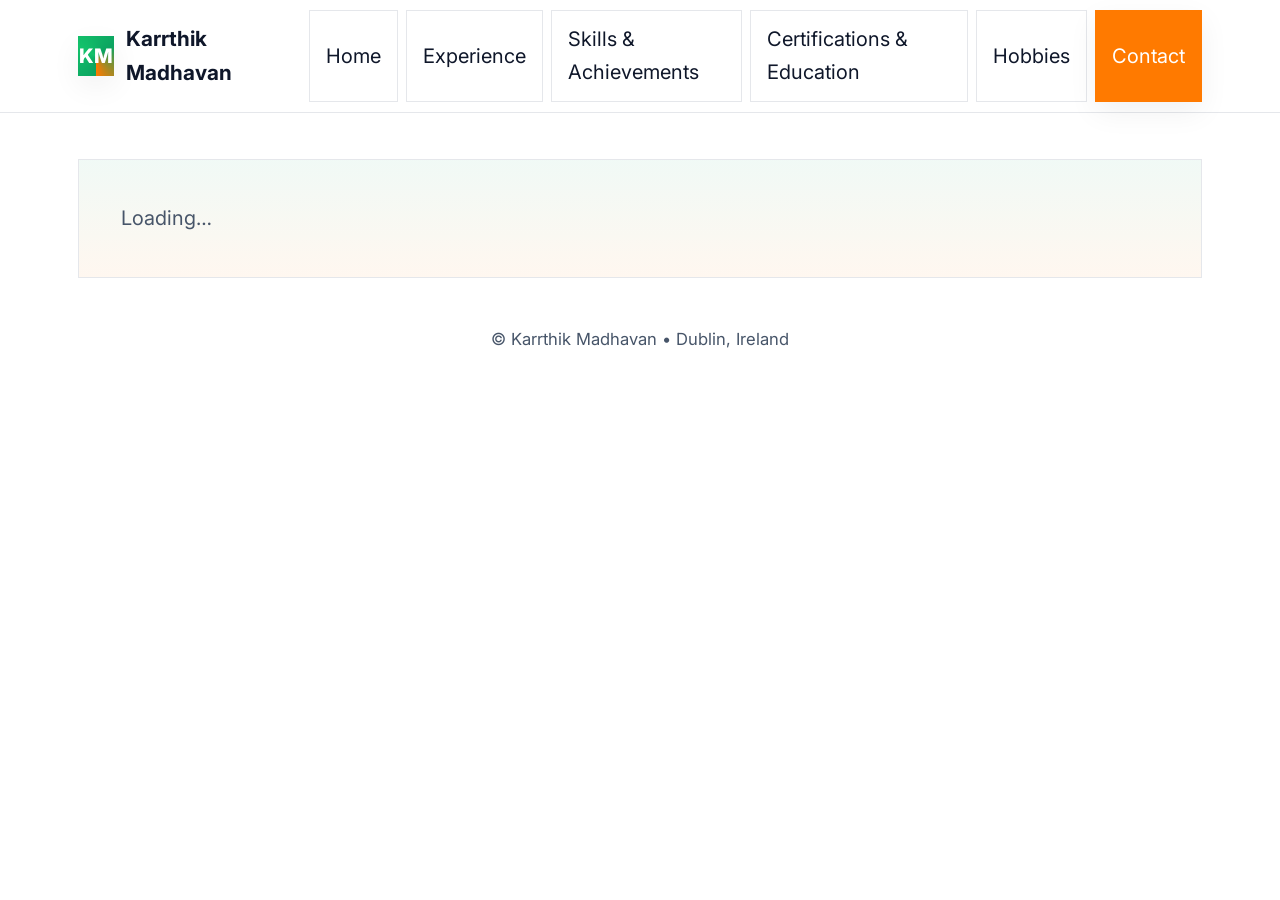
==== commit 87b53bf3: "Update index.html" ====
--- a/Profile/index.html
+++ b/Profile/index.html
@@ -3,8 +3,8 @@
 <head>
   <meta charset="utf-8" />
   <meta name="viewport" content="width=device-width, initial-scale=1" />
-  <title>Karrthik Madhavan — Portfolio</title>
-  <meta name="description" content="Karrthik Madhavan — Data Analyst. Experience, Skills & Achievements, Certifications & Education, and Hobbies."/>
+  <title>Karrthik Madhavan : Portfolio</title>
+  <meta name="description" content="Karrthik Madhavan : Data Analyst. Experience, Skills & Achievements, Certifications & Education, and Hobbies."/>
   <link rel="preconnect" href="https://fonts.googleapis.com">
   <link rel="preconnect" href="https://fonts.gstatic.com" crossorigin>
   <link href="https://fonts.googleapis.com/css2?family=Inter:wght@400;500;600;700;800&display=swap" rel="stylesheet">
@@ -35,10 +35,22 @@
     .brand{display:flex; align-items:center; gap:12px}
     .logo{width:40px; height:40px; color:#fff; font-weight:800; display:grid; place-items:center; background:conic-gradient(from 180deg, var(--brand), var(--brand-3), var(--brand), var(--brand-2)); box-shadow: var(--shadow)}
     .brand h1{font-size: clamp(1.05rem, 1.4vw + .6rem, 1.3rem); margin:0}
-    .menu{display:flex; gap:8px; flex-wrap:wrap}
+    .menu{display:flex; gap:8px; flex-wrap:nowrap}
     .pill{display:inline-flex; align-items:center; gap:8px; padding:12px 16px; border:1px solid var(--border); color:var(--text); background:#fff; min-height:var(--touch)}
-    .pill.active{border-color:var(--brand); box-shadow:0 0 0 3px var(--ring)}
-    .cta{display:inline-flex; align-items:center; gap:10px; padding:12px 16px; border:1px solid var(--brand); background:linear-gradient(135deg, var(--brand), var(--brand-3)); color:#fff; box-shadow:var(--shadow); min-height:var(--touch)}
+    .pill.active{
+      border-color:var(--brand);
+      background:var(--brand);
+      color:#fff;
+      box-shadow:0 0 0 3px var(--ring);
+    }
+    .cta{
+      display:inline-flex; align-items:center; gap:10px;
+      padding:12px 16px;
+      border:1px solid var(--brand-2);
+      background:var(--brand-2);
+      color:#fff;
+      box-shadow:var(--shadow);
+      min-height:var(--touch)}
 
     /* Shell */
     .hero{margin-top:18px; position:relative; overflow:hidden; background: linear-gradient(180deg, rgba(11,163,96,.06), rgba(255,122,0,.06)); border:1px solid var(--border); padding: clamp(22px, 4.4vw, 42px)}
@@ -57,30 +69,61 @@
     @media(max-width:960px){.grid-2{grid-template-columns:1fr}}
 
     /* Roadmap: Vertical (desktop) / Horizontal (mobile) */
-    .exp-wrap{display:grid; gap: clamp(12px, 2.5vw, 22px); grid-template-columns: 320px 1fr}
+    .exp-wrap{display:grid; gap: clamp(12px, 2.5vw, 22px); grid-template-columns: 220px 1fr}
     @media(max-width:960px){.exp-wrap{grid-template-columns:1fr}}
     .years{position:relative; background:#fff; border:1px solid var(--border); padding:16px; box-shadow:var(--shadow)}
     .years .rail{position:absolute; left:28px; top:16px; bottom:16px; width:4px; background:linear-gradient(180deg, var(--brand), var(--brand-2));}
-    .year-list{margin:0; padding:0 0 0 84px; list-style:none; max-height:560px; overflow:auto}
-    .year-btn{display:flex; align-items:center; gap:12px; width:100%; text-align:left; padding:16px 18px; border:2px solid var(--border); background:#fff; cursor:pointer; min-height:var(--touch); font-size: var(--step-2); font-weight:700}
+    .year-list{
+      margin:0;
+      padding:0 0 0 68px;
+      list-style:none;
+      max-height:none;
+      overflow:visible;
+      display:flex;
+      flex-direction:column;
+      gap:4px;
+    }
+    .year-btn{
+      display:flex;
+      align-items:center;
+      justify-content:flex-start;
+      gap:6px;
+      width:100%;
+      text-align:left;
+      padding:6px 8px;
+      border:1px solid var(--border);
+      background:#fff;
+      cursor:pointer;
+      min-height:32px;
+      font-size:clamp(0.9rem, 0.7vw + 0.5rem, 1rem);
+      font-weight:600;
+      transition:all .2s ease;
+    }
+    .year-btn[aria-pressed="true"]{border-color:var(--brand); box-shadow:0 0 0 3px var(--ring)}
     .year-btn[aria-pressed="true"]{border-color:var(--brand); box-shadow:0 0 0 3px var(--ring)}
 
     /* BIG, UNCROPPED INDICATOR */
     .indicator{
       position:absolute;
-      left:12px;
-      width:48px;
-      height:48px;
+      left:8px;
+      width:56px;
+      height:56px;
       display:flex; align-items:center; justify-content:center;
       background:#fff;
       border:2px solid var(--border);
-      box-shadow:0 4px 12px rgba(0,0,0,.12);
+      box-shadow:0 4px 14px rgba(0,0,0,.14);
       transition:top .30s ease, left .30s ease;
-      border-radius:8px; /* sharp-ish */
-      overflow:visible; /* no cropping */
+      border-radius:6px;
+      overflow:visible;
       z-index:5;
-      pointer-events:none;
-      color:#FF7A00; /* all icons orange */
+      color:#FF7A00;
+    }
+    .indicator svg,
+    .indicator img{
+      width:32px;
+      height:32px;
+      display:block;
+      object-fit:contain;
     }
     .indicator svg,.indicator img{width:34px; height:34px; display:block; object-fit:contain}
 
@@ -88,7 +131,12 @@
     .detail-year{display:inline-block; margin-bottom:10px; padding:10px 14px; border:1px solid var(--border); background:#fff; font-weight:700}
     .entry{padding:16px; border:1px dashed var(--border); margin-bottom:14px}
     .entry h4{margin:0 0 6px; font-size: var(--step-2)}
-    .meta{color:var(--muted); font-size: .98em}
+    .meta{color:var(--muted); font-size: .98em; margin-bottom:6px}
+    .impact-block{margin:10px 0 8px}
+    .impact-label,.section-label,.stack-label{font-size:.9em;font-weight:600;text-transform:uppercase;letter-spacing:.06em;color:var(--muted);margin-bottom:4px;display:block}
+    .impact-chips{display:flex;flex-wrap:wrap;gap:6px}
+    .impact-chip{padding:4px 8px;border:1px solid rgba(11,163,96,.2);background:rgba(11,163,96,.04);font-size:.85em;white-space:nowrap;border-radius:0}
+    .stack-line{margin-top:10px;font-size:.9em;color:var(--muted)}
 
     /* Hobbies tabs */
     .tabs{display:flex; gap:10px; flex-wrap:wrap; margin-bottom:10px}
@@ -143,7 +191,7 @@
       /* ---------------- PAGES ---------------- */
       const pages = {
         home(){
-          document.title = 'Home — Karrthik Madhavan';
+          document.title = 'Home : Karrthik Madhavan';
           return [
             '<section class="hero">',
               '<p class="sub">Data Analytics • Power BI • Microsoft Fabric</p>',
@@ -160,10 +208,10 @@
           ].join('');
         },
         experience(){
-          document.title = 'Experience — Karrthik Madhavan';
+          document.title = 'Experience : Karrthik Madhavan';
           return [
             '<section class="card">',
-              '<h2>Experience — Yearly Roadmap</h2>',
+              '<h2>Experience : Yearly Roadmap</h2>',
               '<div class="exp-wrap">',
                 '<aside class="years">',
                   '<div class="rail" aria-hidden="true"></div>',
@@ -176,69 +224,152 @@
           ].join('');
         },
         skills(){
-          document.title = 'Skills & Achievements — Karrthik Madhavan';
+          document.title = 'Skills & Achievements : Karrthik Madhavan';
           return [
             '<section class="card">',
-            '<h2>Skills</h2>',
-            '<div class="chips">',
-              '<span class="chip">Power BI (DAX, M, RLS)</span>',
-              '<span class="chip">Microsoft Fabric</span>',
-              '<span class="chip">Azure Synapse</span>',
-              '<span class="chip">SQL</span>',
-              '<span class="chip">Python</span>',
-              '<span class="chip">Dataflows Gen2</span>',
-              '<span class="chip">PySpark</span>',
-              '<span class="chip">Governance & QA</span>',
-              '<span class="chip">Agile Delivery</span>',
-              '<span class="chip">Stakeholder Engagement</span>',
-            '</div>',
+              '<h2>Core Skills</h2>',
+              '<div class="grid grid-2">',
+                '<div>',
+                  '<h3>Analytics & Business Intelligence</h3>',
+                  '<ul class="list">',
+                    '<li>Power BI : data modelling, DAX, M, RLS and Dataflows Gen2.</li>',
+                    '<li>Microsoft Fabric : Lakehouse, Warehouse and Pipelines for governed analytics.</li>',
+                    '<li>Azure Synapse and SQL : building reliable, performant datasets.</li>',
+                    '<li>Python : Pandas / NumPy / PySpark for data preparation and automation.</li>',
+                    '<li>Designing KPI frameworks and standardised metric definitions.</li>',
+                  '</ul>',
+                '</div>',
+                '<div>',
+                  '<h3>Data Engineering Foundations</h3>',
+                  '<ul class="list">',
+                    '<li>Building ETL / ELT pipelines using SQL, Fabric Data Pipelines and Lakehouse.</li>',
+                    '<li>Working with enterprise systems: SAP, AIMS, FieldReach, SharePoint, TOPS, ResourceLink (Zellis) and S3.</li>',
+                    '<li>Defining data contracts, validation rules and monitoring checks.</li>',
+                  '</ul>',
+                '</div>',
+                '<div>',
+                  '<h3>Delivery & Governance</h3>',
+                  '<ul class="list">',
+                    '<li>Agile delivery (Scrum / Kanban), sprint planning and backlog refinement.</li>',
+                    '<li>Power BI governance, development standards and testing frameworks.</li>',
+                    '<li>Release management, documentation and change control for analytics products.</li>',
+                  '</ul>',
+                '</div>',
+                '<div>',
+                  '<h3>Collaboration & Leadership</h3>',
+                  '<ul class="list">',
+                    '<li>Stakeholder management with Finance, CCE, CME, Sustainability and HR.</li>',
+                    '<li>Mentoring analysts and running knowledge-sharing sessions.</li>',
+                    '<li>Translating business questions into clear analytical problems and dashboards.</li>',
+                  '</ul>',
+                '</div>',
+              '</div>',
             '</section>',
+
             '<section class="card">',
-              '<h2>Achievements</h2>',
+              '<h2>Key Achievements</h2>',
               '<ul class="list">',
-                '<li><strong>1,300% growth</strong> in active analytics users (2024 → P11 2025).</li>',
-                '<li><strong>6,052 dashboard views</strong> by Period 11, 2025.</li>',
-                '<li><strong>10+ leadership‑adopted dashboards</strong> delivered.</li>',
-                '<li><strong>200+ ETL jobs automated</strong> at Amazon; +23% team productivity.</li>',
-                '<li>Improved ML accuracy by <strong>+2.5%</strong> and coverage by <strong>+6.3%</strong>.</li>',
+                '<li><strong>1,300% increase</strong> in active analytics users (17 → 241) at Iarnród Éireann.</li>',
+                '<li><strong>6,052 dashboard views</strong> by Period 11, 2025 across CCE, CME and Finance KPI hubs.</li>',
+                '<li><strong>10+ leadership-adopted dashboards</strong> driving strategic and operational decisions.</li>',
+                '<li><strong>DAI Power BI governance and testing framework</strong> co-authored and adopted org-wide.</li>',
+                '<li><strong>200+ ETL jobs automated</strong> at Amazon, contributing to <strong>+23% team productivity</strong>.</li>',
+                '<li>Helped deliver <strong>+2.5% ML accuracy</strong> and <strong>+6.3% coverage</strong> improvements through better labelling and QA.</li>',
               '</ul>',
             '</section>'
           ].join('');
         },
         certifications(){
-          document.title = 'Certifications & Education — Karrthik Madhavan';
+          document.title = 'Certifications & Education : Karrthik Madhavan';
           return [
             '<section class="card">',
               '<h2>Certifications</h2>',
-              '<ul class="list">',
-                '<li>Microsoft Certified: <strong>Power BI Data Analyst Associate (PL‑300)</strong></li>',
-                '<li>Lean and Six Sigma Principles — University of Limerick</li>',
-                '<li>Certified Scrum Master (CSM)</li>',
-                '<li>Fabric Analytics Engineer Associate (DP‑600) — <em>in progress</em></li>',
-                '<li>SAP Analytics Cloud — <em>in progress</em></li>',
-              '</ul>',
+              '<div class="grid grid-2">',
+                '<div>',
+                  '<ul class="list">',
+                    '<li><strong>Microsoft Certified: Power BI Data Analyst Associate (PL-300)</strong></li>',
+                    '<li><strong>Lean and Six Sigma Principles</strong> : University of Limerick</li>',
+                    '<li><strong>Certified Scrum Master (CSM)</strong></li>',
+                    '<li><strong>Fabric Analytics Engineer (DP-600)</strong> : In progress</li>',
+                    '<li><strong>SAP Analytics Cloud</strong> : In progress</li>',
+                  '</ul>',
+                '</div>',
+                '<div>',
+                  '<p class="muted">Certifications focused on analytics delivery, BI excellence, process improvement and agile ways of working. Together they support strong governance and reliable, production-ready dashboards.</p>',
+                '</div>',
+              '</div>',
             '</section>',
+
             '<section class="card">',
               '<h2>Education</h2>',
-              '<ul class="list">',
-                '<li><strong>MSc, Business Information & Analytics Systems</strong> — University College Cork (2021–2022, 1:1)</li>',
-                '<li><strong>B.E., Electronics & Communication Engineering</strong> — Anna University (2013–2017, First Class)</li>',
-              '</ul>',
+              '<div class="grid grid-2">',
+                '<div>',
+                  '<h3>MSc : Business Information & Analytics Systems</h3>',
+                  '<p class="muted">University College Cork (2021–2022) : First Class Honours</p>',
+                  '<ul class="list">',
+                    '<li>Advanced analytics, data warehousing and business intelligence.</li>',
+                    '<li>Data mining, predictive modelling and visual storytelling.</li>',
+                    '<li>Enterprise systems and digital transformation.</li>',
+                  '</ul>',
+                '</div>',
+                '<div>',
+                  '<h3>B.E. : Electronics & Communication Engineering</h3>',
+                  '<p class="muted">Anna University (2013–2017) : First Class</p>',
+                  '<ul class="list">',
+                    '<li>Strong foundations in problem solving, maths and systems thinking.</li>',
+                    '<li>Exposure to embedded systems, signal processing and communication networks.</li>',
+                  '</ul>',
+                '</div>',
+              '</div>',
             '</section>'
           ].join('');
         },
         hobbies(sub){
           const tabs = ['tennis','badminton','boxing','photography','dinghy-sailing'];
           const names = {tennis:'Tennis',badminton:'Badminton',boxing:'Boxing',photography:'Photography','dinghy-sailing':'Dinghy Sailing'};
+
           const blocks = {
-            tennis:'<p>League and social player; council member at Balrothery Tennis Club, Balbriggan.</p>',
-            badminton:'<p>Regular club sessions; focus on footwork drills and reaction training.</p>',
-            boxing:'<p>Fitness boxing for conditioning and discipline; pad work and bag routines.</p>',
-            photography:'<p>Street and travel photography; Lightroom/Photoshop workflow with colour grading.</p>',
-            'dinghy-sailing':'<p>Beginner to intermediate; keen on race rules, wind reading, and safety.</p>'
+            tennis:`
+              <p>Active league and social player; council member at <strong>Balrothery Tennis Club</strong> in Balbriggan.</p>
+              <ul class="list">
+                <li>Regular league participation and inter-club matches.</li>
+                <li>Strength and conditioning focused on footwork, agility and endurance.</li>
+                <li>Helping with club activities and encouraging new players to join.</li>
+              </ul>
+            `,
+            badminton:`
+              <p>Club-level badminton with a focus on speed, stamina and quick decision making.</p>
+              <ul class="list">
+                <li>Weekly club sessions mixing drills and match play.</li>
+                <li>Footwork patterns, multi-shuttle drills and reaction training.</li>
+              </ul>
+            `,
+            boxing:`
+              <p>Fitness boxing for discipline, mental focus and overall conditioning.</p>
+              <ul class="list">
+                <li>Pad work, bag routines and high-intensity intervals.</li>
+                <li>Emphasis on guard, technique and controlled combinations.</li>
+              </ul>
+            `,
+            photography:`
+              <p>Street, travel and landscape photography with an interest in colour and composition.</p>
+              <ul class="list">
+                <li>Editing workflow using Lightroom and Photoshop.</li>
+                <li>Experimenting with rule of thirds, leading lines and night photography.</li>
+                <li>Capturing daily life, architecture and nature on walks and trips.</li>
+              </ul>
+            `,
+            'dinghy-sailing':`
+              <p>Beginner–intermediate dinghy sailing with a strong focus on safety and learning the fundamentals.</p>
+              <ul class="list">
+                <li>Practising wind awareness, sail trim and tacking/gybing techniques.</li>
+                <li>Learning race rules, navigation basics and right-of-way on the water.</li>
+                <li>Capsize drills and recovery to build confidence in rougher conditions.</li>
+              </ul>
+            `
           };
           const active = tabs.indexOf(sub) !== -1 ? sub : 'tennis';
-          document.title = 'Hobbies — ' + names[active] + ' — Karrthik Madhavan';
+          document.title = 'Hobbies : ' + names[active] + ' : Karrthik Madhavan';
           return [
             '<section class="card">',
               '<h2>Hobbies</h2>',
@@ -253,7 +384,7 @@
           ].join('');
         },
         notFound(){
-          document.title = 'Not Found — Karrthik Madhavan';
+          document.title = 'Not Found : Karrthik Madhavan';
           return '<section class="card"><h2>Page not found</h2><p class="muted">The page you requested does not exist.</p></section>';
         }
       };
@@ -298,139 +429,255 @@
 
       /* -------------- EXPERIENCE DATA + INIT -------------- */
       const experienceData = {
-        2017: [{title:'Quality Analyst', company:'Amazon', org:'amazon', location:'Chennai', period:'Mar 2017 – Dec 2018', points:['Analytics & validation across retail catalogues','Built early automations to remove manual checks']}],
-        2018: [{title:'Quality Analyst', company:'Amazon', org:'amazon', location:'Chennai', period:'All year', points:['Scaled QA playbooks and SOPs','Partnered with SDE/DS for data capture']}],
-        2019: [{title:'Quality Lead (acting)', company:'Amazon', org:'amazon', location:'Chennai', period:'Jan – Dec 2019', points:['Led 12‑member team; productivity +23%','Vendor ramp (Accenture) to increase throughput']}],
-        2020: [{title:'Senior Data Analyst – Quality Expert', company:'Amazon', org:'amazon', location:'Chennai', period:'Jul – Dec 2020', points:['BI/forecasting in Python, Tableau, QuickSight','Automated 200+ ETL with SQL & AWS']}],
+        2017: [{
+          title:'Quality Analyst', company:'Amazon', org:'amazon', location:'Chennai', period:'Mar 2017 : Dec 2017',
+          impact:[
+            'Improved catalogue quality through structured validation and documented QA playbooks',
+            'Supported launch and scaling of new Amazon retail programmes with reliable data quality'
+          ],
+          responsibilities:[
+            'Performed analytics and validation across retail catalogues; authored QA playbooks and SOPs.',
+            'Built early automations to remove manual checks and improve SLA adherence.',
+            'Collaborated with Data Scientists and SDEs to capture analytics requirements and user stories.',
+            'Performed data mining and process reviews to identify gaps and standardise processes.'
+          ],
+          stack:['Excel','Internal Amazon QA tools','Basic SQL']
+        }],
+        2018: [{
+          title:'Quality Analyst', company:'Amazon', org:'amazon', location:'Chennai', period:'Jan 2018 : Dec 2018',
+          impact:[
+            'Standardised QA playbooks across teams and reduced re-work through better instrumentation.'
+          ],
+          responsibilities:[
+            'Scaled QA processes and documentation; maintained and refined SOP library.',
+            'Partnered with engineering for data capture, validation and instrumentation.',
+            'Drove continuous improvement using SIPOC mapping and early FMEA workshops.'
+          ],
+          stack:['Excel','SQL','Internal tools','Process mapping']
+        }],
+        2019: [{
+          title:'Quality Lead (Acting)', company:'Amazon', org:'amazon', location:'Chennai', period:'Jan 2019 : Dec 2019',
+          impact:[
+            '+23% team productivity vs baseline.',
+            'Improved ML model accuracy by +2.5% and coverage by +6.3%.',
+            'Successfully ramped vendor capacity (incl. Accenture) to handle increased volume.'
+          ],
+          responsibilities:[
+            'Led a 12-member analytics and validation team across multiple catalogues.',
+            'Directed large-scale outsourcing to vendors to increase throughput and accuracy.',
+            'Analysed ML outputs and worked with DS/engineering to tune thresholds and labelling.',
+            'Reported weekly to leadership on quality, productivity and vendor performance.'
+          ],
+          stack:['Excel','SQL','Amazon Web Services','Stakeholder management']
+        }],
+        2020: [{
+          title:'Senior Data Analyst : Quality Expert', company:'Amazon', org:'amazon', location:'Chennai', period:'Jul 2020 : Dec 2020',
+          impact:[
+            'Delivered production BI and forecasting dashboards for quality and risk.',
+            'Automated 200+ ETL jobs to reduce manual reporting.',
+            'Enabled leadership decisions with near real-time metrics.'
+          ],
+          responsibilities:[
+            'Delivered BI and forecasting using Python, Tableau and AWS QuickSight to monitor risk and efficiency.',
+            'Automated 200+ ETL pipelines with SQL and AWS (EC2, Redshift, S3) for scalable reporting.',
+            'Applied FMEA and process optimisation; dashboards used by senior leadership.',
+            'Partnered with cross-functional teams to define KPIs, data contracts and SLAs.'
+          ],
+          stack:['Python','SQL','Tableau','AWS QuickSight','AWS EC2','AWS Redshift','AWS S3']
+        }],
         2021: [
-          {title:'Senior Data Analyst – Quality Expert', company:'Amazon', org:'amazon', location:'Chennai', period:'Jan – Aug 2021', points:['FMEA & process optimisation; leadership dashboards']},
-          {title:'Postgraduate Teaching Assistant', company:'University College Cork', org:'ucc', location:'Cork', period:'Oct – Dec 2021', points:['Supported BA & Web App Dev']}
+          {
+            title:'Senior Data Analyst : Quality Expert', company:'Amazon', org:'amazon', location:'Chennai', period:'Jan 2021 : Aug 2021',
+            impact:[
+              'Maintained stable quality KPIs during a transition period.',
+              'Supported on-time delivery for cross-team programmes.'
+            ],
+            responsibilities:[
+              'Extended forecasting and KPI reporting; improved decision precision for programme owners.',
+              'Owned documentation, test plans and release notes for analytics artefacts.',
+              'Supported cross-team delivery windows by coordinating dependencies and data readiness.'
+            ],
+            stack:['Python','SQL','Tableau','Process mapping','Stakeholder communication']
+          },
+          {
+            title:'Postgraduate Teaching Assistant', company:'University College Cork', org:'ucc', location:'Cork', period:'Oct 2021 : Dec 2021',
+            impact:[
+              'Supported MSc cohorts in Business Analytics and Web Application Development.',
+              'Improved student project quality through structured feedback and labs.'
+            ],
+            responsibilities:[
+              'Supported modules: Business Analytics and Web Application Development.',
+              'Guided students on SQL, Python and data visualisation best practices.',
+              'Assisted with tutorials, content design and project assessments.'
+            ],
+            stack:['Python','SQL','R','Web application concepts','Data visualisation']
+          }
         ],
-        2022: [{title:'Postgraduate Teaching Assistant', company:'University College Cork', org:'ucc', location:'Cork', period:'Jan – Aug 2022', points:['Guided SQL, Python & viz; assessment support']}],
-        2023: [{title:'Data Analyst — Data Analytics & Intelligence', company:'Iarnród Éireann (Irish Rail)', org:'irishrail', location:'Dublin', period:'Feb – Dec 2023', points:['KPI hubs for Finance & Engineering (CCE/CME)','Power BI governance & testing frameworks']}],
-        2024: [{title:'Data Analyst — DAI', company:'Iarnród Éireann (Irish Rail)', org:'irishrail', location:'Dublin', period:'All year', points:['Active analytics users up 1,300% (2024→P11 2025)','Fabric adoption; model/perf optimisation']}],
-        2025: [{title:'Data Analyst — DAI', company:'Iarnród Éireann (Irish Rail)', org:'irishrail', location:'Dublin', period:'To date', points:['6,052 dashboard views by P11 2025','10+ leadership‑adopted dashboards']}]
+        2022: [{
+          title:'Postgraduate Teaching Assistant', company:'University College Cork', org:'ucc', location:'Cork', period:'Jan 2022 : Aug 2022',
+          impact:[
+            'Mentored MSc students across analytics workflows.',
+            'Helped raise overall analytical and storytelling capability in the cohort.'
+          ],
+          responsibilities:[
+            'Coordinated labs and grading; mentored cohorts on analytical workflows.',
+            'Advanced students’ proficiency with data storytelling and dashboard critiques.',
+            'Provided 1:1 guidance on assignments and project structure.'
+          ],
+          stack:['Python','SQL','Excel','Data storytelling','Dashboarding']
+        }],
+        2023: [{
+          title:'Data Analyst : Data Analytics and Intelligence', company:'Iarnród Éireann (Irish Rail)', org:'irishrail', location:'Dublin', period:'Feb 2023 : Dec 2023',
+          impact:[
+            'Delivered the early CCE analytics foundation including SharePoint A3 reporting.',
+            'Built the organisation’s first Occupancy mock-up using S3, SRPSS (LEAP) and RPI train timetable data.',
+            'Improved trust in safety and operational reporting across AIMS and TOPS.'
+          ],
+          responsibilities:[
+            'Developed the CCE A3 SharePoint reporting workflow and supporting list structure.',
+            'Worked on Phase 1 of the Occupancy project, learning and integrating S3, LEAP (SRPSS) and RPI datasets.',
+            'Designed and delivered the first Occupancy mock-up, establishing visual and data principles for future phases.',
+            'Learnt and applied TOPS rolling-stock dataset and how it integrates with operational data.',
+            'Performed deep analysis on the AIMS safety data model; helped define KPIs for safety dashboards.',
+            'Contributed to design principles, governance standards and the early testing framework for DAI analytics.',
+            'Collaborated with contractors to bring the Phase 1 Finance Payroll Power BI report into service.',
+            'Started working with SAP Plant Maintenance (PM) data and delivered the first CCE TAR Power BI report, still a strong performer today.'
+          ],
+          stack:['Power BI','SAP PM','AIMS','TOPS','S3','SRPSS','RPI','SharePoint','Azure','Microsoft Fabric']
+        }],
+        2024: [{
+          title:'Data Analyst : Data Analytics and Intelligence', company:'Iarnród Éireann (Irish Rail)', org:'irishrail', location:'Dublin', period:'Jan 2024 : Dec 2024',
+          impact:[
+            'Expanded reporting delivery from CCE into CME based on 2023 learnings.',
+            'Prepared and refined five high-impact SAP PM and SAP FICO mock-ups (three in service, two ready for development).',
+            'Supported 370% growth in dashboard views across CCE and CME.'
+          ],
+          responsibilities:[
+            'Carried CCE reporting learnings into CME, applying structured design and governance practices.',
+            'Worked closely with CME business analysts to design and deliver multiple operational dashboards.',
+            'Collaborated with contract members to bring Phase 2 Finance Payroll reporting into service.',
+            'Learnt CME maintenance processes, fleet performance metrics and component-to-equipment mapping.',
+            'Learnt SAP MM and SAP FICO datasets to support upcoming financial and operational reporting.',
+            'Prepared mock-ups for five high-impact CME/CCE reports: three delivered into service, two finalised and awaiting build.',
+            'Maintained robust validation, design and governance practices across all new analytics work.'
+          ],
+          stack:['Power BI','SAP MM','SAP PM','SAP FICO','Microsoft Fabric','SQL','AIMS','FieldReach','SharePoint','TOPS']
+        }],
+        2025: [{
+          title:'Data Analyst : Data Analytics and Intelligence', company:'Iarnród Éireann (Irish Rail)', org:'irishrail', location:'Dublin', period:'Jan 2025 : Present',
+          impact:[
+            'Delivered the new CCE IM Review report, regularly presented at senior leadership meetings.',
+            'Built a 50+ page CSRD Sustainability report used across the business and CIE.',
+            'Established SAP FICO modelling foundations for CCE Finance (delivery planned early 2026).'
+          ],
+          responsibilities:[
+            'Expanded CME maintenance learnings into CCE maintenance reporting; delivered new maintenance dashboards.',
+            'Designed and delivered the new CCE IM Review report, now used at senior leadership forums.',
+            'Built a detailed CSRD Sustainability report, integrating multiple data sources across the organisation and presenting it to business owners and CIE.',
+            'Prepared mock-ups for a future CSRD dashboard, now queued for development.',
+            'Developed an Overtime RU KPI report scheduled for deployment by end of year.',
+            'Deepened SAP FICO dataset understanding and prepared finance data models for early 2026 delivery.',
+            'Acted as Safety Representative (Loop line : Connolly) and Tennis Council Member at Balrothery, supporting safety and community initiatives.'
+          ],
+          stack:['Power BI','SAP FICO','Microsoft Fabric','SQL','Sustainability data sources','AIMS','CCE/CME operational systems']
+        }]
       };
-
-      function initExperience(){
-        const yearsEl = document.getElementById('expYears');
-        const detailsEl = document.getElementById('expDetails');
-        const indicator = document.getElementById('yearIndicator');
-        if(!yearsEl || !detailsEl || !indicator) return;
-
-        const years = Object.keys(experienceData).map(Number).sort((a,b)=>b-a);
-        yearsEl.innerHTML = years.map((y,i)=>
-          '<li data-year="'+y+'" style="margin-bottom:8px">\
-             <button class="year-btn" data-year="'+y+'" aria-pressed="'+(i===0)+'"><strong>'+y+'</strong></button>\
-           </li>'
-        ).join('');
-
-        const mm = window.matchMedia('(max-width:600px)');
-
-        // ORG ICONS — real types per your request, all orange
-        const svgs = {
-          amazon: `
-            <svg viewBox="0 0 24 24" aria-hidden="true" fill="currentColor">
-              <path d="M7 9l1.5-4.5A2 2 0 0 1 10.4 3h3.2a2 2 0 0 1 1.9 1.5L17 9h3a1 1 0 1 1 0 2h-1.1l-1.2 8.2A2 2 0 0 1 15.7 21H8.3a2 2 0 0 1-2-1.8L5.1 11H4a1 1 0 1 1 0-2h3zm2.2-2L8.4 9h7.2l-0.8-2.4A1 1 0 0 0 14 6h-4a1 1 0 0 0-.8.5zM7.1 11l1.1 7.6a1 1 0 0 0 1 .9h7.6a1 1 0 0 0 1-.9L18.9 11H7.1z"/>
-            </svg>
-          `,
-          ucc: `
-            <svg viewBox="0 0 24 24" aria-hidden="true" fill="currentColor">
-              <path d="M3 4h14a2 2 0 0 1 2 2v6h2v2h-2v2H3a2 2 0 0 1-2-2V6a2 2 0 0 1 2-2zm0 2v8h16V6H3z"/>
-              <circle cx="7.5" cy="16.5" r="1.5"/>
-              <path d="M9 14.5h3.5a2 2 0 0 1 2 2V19H7v-2a2 2 0 0 1 2-2z"/>
-            </svg>
-          `,
-          irishrail: `
-            <svg viewBox="0 0 24 24" aria-hidden="true" fill="currentColor">
-              <path d="M7 20l-2 2h2l2-2h6l2 2h2l-2-2h1a3 3 0 0 0 3-3V7a5 5 0 0 0-5-5H10A5 5 0 0 0 5 7v10a3 3 0 0 0 3 3h-1zm8-3a1.5 1.5 0 1 0 0-3 1.5 1.5 0 0 0 0 3zM9 17a1.5 1.5 0 1 0 0-3 1.5 1.5 0 0 0 0 3zm8-8H7V7a3 3 0 0 1 3-3h6a3 3 0 0 1 3 3v2z"/>
-            </svg>
-          `
-        };
-
-        function orgForYear(y){
-          if(y>=2023) return 'irishrail';
-          if(y>=2021 && y<=2022) return 'ucc';
-          return 'amazon';
-        }
-
-        function setIndicator(year){
-          const btn = yearsEl.querySelector('button[data-year="'+year+'"]');
-          if(!btn) return;
-          const org = orgForYear(year);
-          indicator.innerHTML = svgs[org];
-          indicator.style.color = '#FF7A00'; // force orange icons
-          const yearsContainer = yearsEl.closest('.years');
-          const cBox = yearsContainer.getBoundingClientRect();
-          const bBox = btn.getBoundingClientRect();
-          if(mm.matches){
-            // horizontal: center under the active button
-            const left = (bBox.left - cBox.left) + (bBox.width/2) - (indicator.offsetWidth/2);
-            indicator.style.left = left + 'px';
-          } else {
-            // vertical: center alongside the active button
-            const top = (bBox.top - cBox.top) + (bBox.height/2) - (indicator.offsetHeight/2);
-            indicator.style.top = top + 'px';
-          }
-        }
-
-        function renderYear(y){
-          const entries = experienceData[y]||[];
-          detailsEl.innerHTML = '<span class="detail-year">'+y+'</span>' + entries.map(function(e){
-            return '<div class="entry">\
-              <h4>'+e.title+'</h4>\
-              <div class="meta">'+e.company+' • '+e.location+' • '+e.period+'</div>\
-              <ul class="list">'+ e.points.map(p=>'<'+'li>'+p+'</li>').join('') +'</ul>\
-            </div>';
-          }).join('');
-          setIndicator(y);
-        }
-
-        // initial render
-        renderYear(years[0]);
-
-        yearsEl.addEventListener('click', function(e){
-          const btn = e.target.closest('.year-btn');
-          if(!btn) return;
-          yearsEl.querySelectorAll('.year-btn').forEach(function(b){ b.setAttribute('aria-pressed','false'); });
-          btn.setAttribute('aria-pressed','true');
-          renderYear(+btn.dataset.year);
-        });
-
-        function reflow(){
-          const pressed = yearsEl.querySelector('.year-btn[aria-pressed="true"]');
-          if(pressed) setIndicator(+pressed.dataset.year);
-        }
-        yearsEl.addEventListener('keydown', function(e){
-          const keys = ['ArrowUp','ArrowDown','ArrowLeft','ArrowRight','Home','End'];
-          if(keys.indexOf(e.key)===-1) return;
-          const items = Array.from(yearsEl.querySelectorAll('.year-btn'));
-          const i = items.indexOf(document.activeElement);
-          let j = i;
-          if(e.key==='ArrowUp' || e.key==='ArrowLeft') j = Math.max(0, i-1);
-          if(e.key==='ArrowDown' || e.key==='ArrowRight') j = Math.min(items.length-1, i+1);
-          if(e.key==='Home') j = 0;
-          if(e.key==='End') j = items.length-1;
-          items[j].focus();
-          items.forEach(function(b){ b.setAttribute('aria-pressed','false'); });
-          items[j].setAttribute('aria-pressed','true');
-          renderYear(+items[j].dataset.year);
-          e.preventDefault();
-        });
-
-        window.addEventListener('resize', reflow);
-        mm.addEventListener('change', reflow);
-      }
-
-      // Kick off
-      render();
-
-    } catch(err){
-      const app = document.getElementById('app');
-      if(app){ app.innerHTML = '<section class="card"><h2>Something went wrong</h2><p class="muted">'+(err.message||err)+'</p></section>'; }
-      console.error(err);
-    }
-  })();
-  </script>
-</body>
-</html>
+tle:'Data Analyst : Data Analytics and Intelligence', company:'Iarnród Éireann (Irish Rail)', org:'irishrail', location:'Dublin', period:'Jan 2024 : Dec 2024',
+          impact:[
+            'Expanded reporting delivery from CCE into CME based on 2023 learnings.',
+            'Prepared and refined five high-impact SAP PM and SAP FICO mock-ups (three in service, two ready for development).',
+            'Supported 370% growth in dashboard views across CCE and CME.'
+          ],
+          responsibilities:[
+            'Carried CCE reporting learnings into CME, applying structured design and governance practices.',
+            'Worked closely with CME business analysts to design and deliver multiple operational dashboards.',
+            'Collaborated with contract members to bring Phase 2 Finance Payroll reporting into service.',
+            'Learnt CME maintenance processes, fleet performance metrics and component-to-equipment mapping.',
+            'Learnt SAP MM and SAP FICO datasets to support upcoming financial and operational reporting.',
+            'Prepared mock-ups for five high-impact CME/CCE reports: three delivered into service, two finalised and awaiting build.',
+            'Maintained robust validation, design and governance practices across all new analytics work.'
+          ],
+          stack:['Power BI','SAP MM','SAP PM','SAP FICO','Microsoft Fabric','SQL','AIMS','FieldReach','SharePoint','TOPS']
+        }],
+        2025: [{
+          title:'Data Analyst : Data Analytics and Intelligence', company:'Iarnród Éireann (Irish Rail)', org:'irishrail', location:'Dublin', period:'Jan 2025 : Present',
+          impact:[
+            'Delivered the new CCE IM Review report, regularly presented at senior leadership meetings.',
+            'Built a 50+ page CSRD Sustainability report used across the business and CIE.',
+            'Established SAP FICO modelling foundations for CCE Finance (delivery planned early 2026).'
+          ],
+          responsibilities:[
+            'Expanded CME maintenance learnings into CCE maintenance reporting; delivered new maintenance dashboards.',
+            'Designed and delivered the new CCE IM Review report, now used at senior leadership forums.',
+            'Built a detailed CSRD Sustainability report, integrating multiple data sources across the organisation and presenting it to business owners and CIE.',
+            'Prepared mock-ups for a future CSRD dashboard, now queued for development.',
+            'Developed an Overtime RU KPI report scheduled for deployment by end of year.',
+            'Deepened SAP FICO dataset understanding and prepared finance data models for early 2026 delivery.',
+            'Acted as Safety Representative (Loop line : Connolly) and Tennis Council Member at Balrothery, supporting safety and community initiatives.'
+          ],
+          stack:['Power BI','SAP FICO','Microsoft Fabric','SQL','Sustainability data sources','AIMS','CCE/CME operational systems']
+        }]
+      };
+tle:'Data Analyst : Data Analytics and Intelligence', company:'Iarnród Éireann (Irish Rail)', org:'irishrail', location:'Dublin', period:'Jan 2024 : Dec 2024',
+          impact:[
+            'Expanded reporting delivery from CCE into CME based on 2023 learnings.',
+            'Prepared and refined five high-impact SAP PM and SAP FICO mock-ups (three in service, two ready for development).',
+            'Supported 370% growth in dashboard views across CCE and CME.'
+          ],
+          responsibilities:[
+            'Carried CCE reporting learnings into CME, applying structured design and governance practices.',
+            'Worked closely with CME business analysts to design and deliver multiple operational dashboards.',
+            'Collaborated with contract members to bring Phase 2 Finance Payroll reporting into service.',
+            'Learnt CME maintenance processes, fleet performance metrics and component-to-equipment mapping.',
+            'Learnt SAP MM and SAP FICO datasets to support upcoming financial and operational reporting.',
+            'Prepared mock-ups for five high-impact CME/CCE reports: three delivered into service, two finalised and awaiting build.',
+            'Maintained robust validation, design and governance practices across all new analytics work.'
+          ],
+          stack:['Power BI','SAP MM','SAP PM','SAP FICO','Microsoft Fabric','SQL','AIMS','FieldReach','SharePoint','TOPS']
+        }],
+        2025: [{
+          title:'Data Analyst : Data Analytics and Intelligence', company:'Iarnród Éireann (Irish Rail)', org:'irishrail', location:'Dublin', period:'Jan 2025 : Present',
+          impact:[
+            'Delivered the new CCE IM Review report, regularly presented at senior leadership meetings.',
+            'Built a 50+ page CSRD Sustainability report used across the business and CIE.',
+            'Established SAP FICO modelling foundations for CCE Finance (delivery planned early 2026).'
+          ],
+          responsibilities:[
+            'Expanded CME maintenance learnings into CCE maintenance reporting; delivered new maintenance dashboards.',
+            'Designed and delivered the new CCE IM Review report, now used at senior leadership forums.',
+            'Built a detailed CSRD Sustainability report, integrating multiple data sources across the organisation and presenting it to business owners and CIE.',
+            'Prepared mock-ups for a future CSRD dashboard, now queued for development.',
+            'Developed an Overtime RU KPI report scheduled for deployment by end of year.',
+            'Deepened SAP FICO dataset understanding and prepared finance data models for early 2026 delivery.',
+            'Acted as Safety Representative (Loop line : Connolly) and Tennis Council Member at Balrothery, supporting safety and community initiatives.'
+          ],
+          stack:['Power BI','SAP FICO','Microsoft Fabric','SQL','Sustainability data sources','AIMS','CCE/CME operational systems']
+        }]
+      };
+tle:'Data Analyst : Data Analytics and Intelligence', company:'Iarnród Éireann (Irish Rail)', org:'irishrail', location:'Dublin', period:'Jan 2024 : Dec 2024',
+          impact:[
+            'Expanded reporting delivery from CCE into CME based on 2023 learnings.',
+            'Prepared and refined five high-impact SAP PM and SAP FICO mock-ups (three in service, two ready for development).',
+            'Supported 370% growth in dashboard views across CCE and CME.'
+          ],
+          responsibilities:[
+            'Carried CCE reporting learnings into CME, applying structured design and governance practices.',
+            'Worked closely with CME business analysts to design and deliver multiple operational dashboards.',
+            'Collaborated with contract members to bring Phase 2 Finance Payroll reporting into service.',
+            'Learnt CME maintenance processes, fleet performance metrics and component-to-equipment mapping.',
+            'Learnt SAP MM and SAP FICO datasets to support upcoming financial and operational reporting.',
+            'Prepared mock-ups for five high-impact CME/CCE reports: three delivered into service, two finalised and awaiting build.',
+            'Maintained robust validation, design and governance practices across all new analytics work.'
+          ],
+          stack:['Power BI','SAP MM','SAP PM','SAP FICO','Microsoft Fabric','SQL','AIMS','FieldReach','SharePoint','TOPS']
+        }],
+        2025: [{
+          title:'Data Analyst : Data Analytics and Intelligence', company:'Iarnród Éireann (Irish Rail)', org:'irishrail', location:'Dublin', period:'Jan 2025 : Present',
+          impact:[
+            'Delivered the new CCE IM Review report, regularly presented at senior leadership meetings.',
+            'Built a 50+ page CSRD Sustainability report used across the business and CIE.',
+            'Established SAP FICO modelling foundations for CCE Finance (delivery planned early 2026).'
+          ],
+          responsibilities:[
+            'Expanded CME maintenance learnings into CCE maintenance reporting; delivered new maintenance dashboards.',
+            'Designed and delivered the new CCE
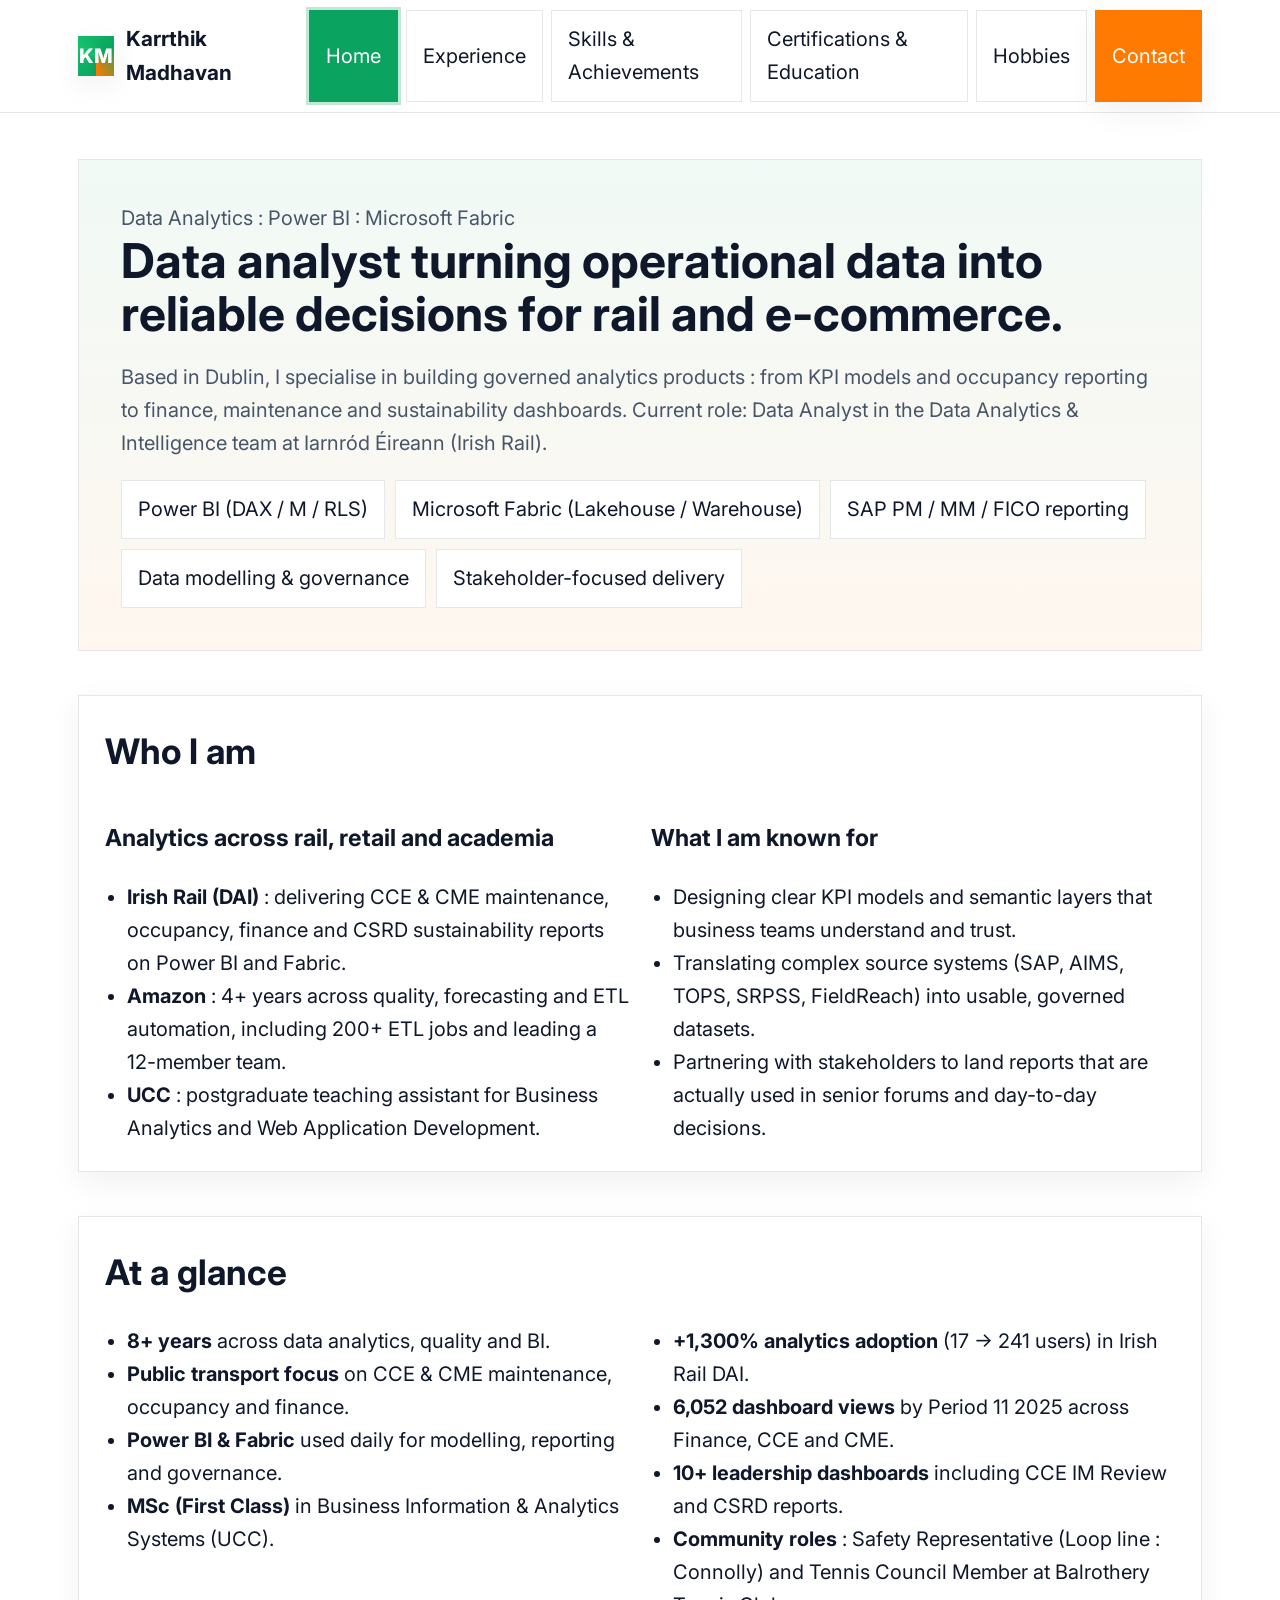
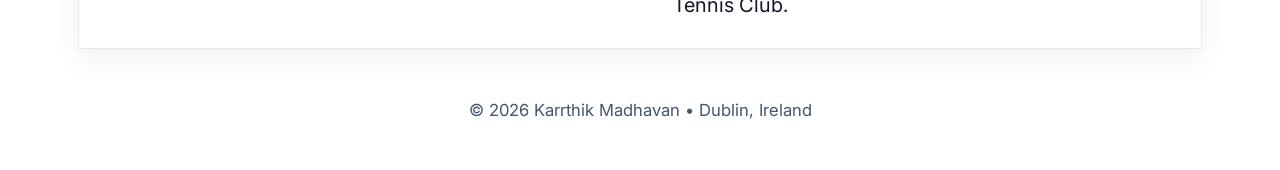
==== commit a3dd1e3a: "Update index.html" ====
--- a/Profile/index.html
+++ b/Profile/index.html
@@ -4,7 +4,7 @@
   <meta charset="utf-8" />
   <meta name="viewport" content="width=device-width, initial-scale=1" />
   <title>Karrthik Madhavan : Portfolio</title>
-  <meta name="description" content="Karrthik Madhavan : Data Analyst. Experience, Skills & Achievements, Certifications & Education, and Hobbies."/>
+  <meta name="description" content="Karrthik Madhavan : Data Analyst. Experience, Skills & Achievements, Certifications & Education, and Hobbies.">
   <link rel="preconnect" href="https://fonts.googleapis.com">
   <link rel="preconnect" href="https://fonts.gstatic.com" crossorigin>
   <link href="https://fonts.googleapis.com/css2?family=Inter:wght@400;500;600;700;800&display=swap" rel="stylesheet">
@@ -12,31 +12,52 @@
     :root{
       --bg:#ffffff; --text:#0f172a; --muted:#475569; --border:#e5e7eb;
       --brand:#0BA360; --brand-2:#FF7A00; --brand-3:#13C26B; --ring: rgba(11,163,96,.25);
-      --shadow: 0 10px 30px rgba(2,6,23,0.06); --radius: 0; /* sharp edges */
-      --step: clamp(0.95rem, 1.2vw + 0.7rem, 1.25rem);           /* body */
-      --step-1: clamp(1.1rem, 1.6vw + 0.6rem, 1.55rem);          /* h4 */
-      --step-2: clamp(1.3rem, 2.2vw + 0.6rem, 1.9rem);           /* h3 */
-      --step-3: clamp(1.55rem, 3vw + 0.6rem, 2.2rem);            /* h2 */
-      --step-4: clamp(1.9rem, 4.4vw + 0.6rem, 3rem);             /* hero */
-      --touch: 52px;                                             /* min touch target */
+      --shadow: 0 10px 30px rgba(2,6,23,0.06); --radius:0;
+      --step: clamp(0.95rem, 1.2vw + 0.7rem, 1.25rem);
+      --step-1: clamp(1.1rem, 1.6vw + 0.6rem, 1.55rem);
+      --step-2: clamp(1.3rem, 2.2vw + 0.6rem, 1.9rem);
+      --step-3: clamp(1.55rem, 3vw + 0.6rem, 2.2rem);
+      --step-4: clamp(1.9rem, 4.4vw + 0.6rem, 3rem);
+      --touch: 52px;
       --container: 1180px;
       --container-pad: clamp(16px, 3vw, 28px);
     }
     *{box-sizing:border-box}
     html{scroll-behavior:smooth}
-    body{margin:0; font: var(--step)/1.65 "Inter", system-ui, -apple-system, Segoe UI, Roboto, Ubuntu, "Helvetica Neue", Arial; color:var(--text); background:var(--bg)}
+    body{
+      margin:0;
+      font: var(--step)/1.65 "Inter", system-ui, -apple-system, Segoe UI, Roboto, Ubuntu, "Helvetica Neue", Arial;
+      color:var(--text); background:var(--bg)
+    }
     a{color:var(--brand); text-decoration:none}
     a:hover{text-decoration:underline}
     .container{max-width:var(--container); margin:auto; padding:var(--container-pad)}
 
     /* Nav */
-    .nav{position:sticky; top:0; z-index:50; backdrop-filter:saturate(160%) blur(8px); background:rgba(255,255,255,.96); border-bottom:1px solid var(--border)}
+    .nav{
+      position:sticky; top:0; z-index:50;
+      backdrop-filter:saturate(160%) blur(8px);
+      background:rgba(255,255,255,.96);
+      border-bottom:1px solid var(--border)
+    }
     .nav-inner{display:flex; align-items:center; justify-content:space-between; gap:12px; padding:10px var(--container-pad)}
     .brand{display:flex; align-items:center; gap:12px}
-    .logo{width:40px; height:40px; color:#fff; font-weight:800; display:grid; place-items:center; background:conic-gradient(from 180deg, var(--brand), var(--brand-3), var(--brand), var(--brand-2)); box-shadow: var(--shadow)}
+    .logo{
+      width:40px; height:40px; color:#fff; font-weight:800;
+      display:grid; place-items:center;
+      background:conic-gradient(from 180deg, var(--brand), var(--brand-3), var(--brand), var(--brand-2));
+      box-shadow: var(--shadow)
+    }
     .brand h1{font-size: clamp(1.05rem, 1.4vw + .6rem, 1.3rem); margin:0}
     .menu{display:flex; gap:8px; flex-wrap:nowrap}
-    .pill{display:inline-flex; align-items:center; gap:8px; padding:12px 16px; border:1px solid var(--border); color:var(--text); background:#fff; min-height:var(--touch)}
+    .pill{
+      display:inline-flex; align-items:center; gap:8px;
+      padding:12px 16px;
+      border:1px solid var(--border);
+      color:var(--text);
+      background:#fff;
+      min-height:var(--touch);
+    }
     .pill.active{
       border-color:var(--brand);
       background:var(--brand);
@@ -50,35 +71,67 @@
       background:var(--brand-2);
       color:#fff;
       box-shadow:var(--shadow);
-      min-height:var(--touch)}
-
-    /* Shell */
-    .hero{margin-top:18px; position:relative; overflow:hidden; background: linear-gradient(180deg, rgba(11,163,96,.06), rgba(255,122,0,.06)); border:1px solid var(--border); padding: clamp(22px, 4.4vw, 42px)}
+      min-height:var(--touch);
+    }
+
+    /* Shell / hero */
+    .hero{
+      margin-top:18px; position:relative; overflow:hidden;
+      background: linear-gradient(180deg, rgba(11,163,96,.06), rgba(255,122,0,.06));
+      border:1px solid var(--border);
+      padding: clamp(22px, 4.4vw, 42px);
+    }
     .big{font-size: var(--step-4); line-height:1.1; margin:0 0 10px}
     .sub{margin:0; color:var(--muted)}
     .chips{display:flex; gap:10px; flex-wrap:wrap; margin-top:16px}
-    .chip{padding:12px 16px; border:1px solid var(--border); background:#fff; font-size:1em; min-height:var(--touch)}
+    .chip{
+      padding:12px 16px;
+      border:1px solid var(--border);
+      background:#fff;
+      font-size:1em;
+      min-height:var(--touch);
+    }
 
     section{margin: clamp(26px, 4vw, 44px) 0}
     h2{font-size: var(--step-3); margin:0 0 16px}
-    .card{background:#fff; border:1px solid var(--border); padding: clamp(18px, 3.4vw, 26px); box-shadow:var(--shadow)}
+    .card{
+      background:#fff;
+      border:1px solid var(--border);
+      padding: clamp(18px, 3.4vw, 26px);
+      box-shadow:var(--shadow);
+    }
     .muted{color:var(--muted)}
     .list{margin:8px 0 0; padding-left:22px}
     .grid{display:grid; gap: clamp(12px, 2.5vw, 22px)}
     .grid-2{grid-template-columns:1fr 1fr}
     @media(max-width:960px){.grid-2{grid-template-columns:1fr}}
 
-    /* Roadmap: Vertical (desktop) / Horizontal (mobile) */
-    .exp-wrap{display:grid; gap: clamp(12px, 2.5vw, 22px); grid-template-columns: 220px 1fr}
+    /* Experience roadmap */
+    .exp-wrap{
+      display:grid;
+      gap: clamp(12px, 2.5vw, 22px);
+      grid-template-columns: 220px 1fr;
+    }
     @media(max-width:960px){.exp-wrap{grid-template-columns:1fr}}
-    .years{position:relative; background:#fff; border:1px solid var(--border); padding:16px; box-shadow:var(--shadow)}
-    .years .rail{position:absolute; left:28px; top:16px; bottom:16px; width:4px; background:linear-gradient(180deg, var(--brand), var(--brand-2));}
+    .years{
+      position:relative;
+      background:#fff;
+      border:1px solid var(--border);
+      padding:16px;
+      box-shadow:var(--shadow);
+    }
+    .years .rail{
+      position:absolute;
+      left:28px;
+      top:16px;
+      bottom:16px;
+      width:4px;
+      background:linear-gradient(180deg, var(--brand), var(--brand-2));
+    }
     .year-list{
       margin:0;
       padding:0 0 0 68px;
       list-style:none;
-      max-height:none;
-      overflow:visible;
       display:flex;
       flex-direction:column;
       gap:4px;
@@ -87,7 +140,7 @@
       display:flex;
       align-items:center;
       justify-content:flex-start;
-      gap:6px;
+      gap:8px;
       width:100%;
       text-align:left;
       padding:6px 8px;
@@ -99,60 +152,86 @@
       font-weight:600;
       transition:all .2s ease;
     }
-    .year-btn[aria-pressed="true"]{border-color:var(--brand); box-shadow:0 0 0 3px var(--ring)}
-    .year-btn[aria-pressed="true"]{border-color:var(--brand); box-shadow:0 0 0 3px var(--ring)}
-
-    /* BIG, UNCROPPED INDICATOR */
-    .indicator{
-      position:absolute;
-      left:8px;
-      width:56px;
-      height:56px;
-      display:flex; align-items:center; justify-content:center;
+    .year-btn[aria-pressed="true"]{
+      border-color:var(--brand);
+      box-shadow:0 0 0 3px var(--ring);
+      background:#f0fdf4;
+    }
+    .year-icon{
+      font-size:1.25rem;
+      line-height:1;
+    }
+
+    .details{
       background:#fff;
-      border:2px solid var(--border);
-      box-shadow:0 4px 14px rgba(0,0,0,.14);
-      transition:top .30s ease, left .30s ease;
-      border-radius:6px;
-      overflow:visible;
-      z-index:5;
-      color:#FF7A00;
-    }
-    .indicator svg,
-    .indicator img{
-      width:32px;
-      height:32px;
+      border:1px solid var(--border);
+      padding: clamp(16px, 2.5vw, 22px);
+      box-shadow:var(--shadow);
+    }
+    .detail-year{
+      display:inline-block;
+      margin-bottom:10px;
+      padding:10px 14px;
+      border:1px solid var(--border);
+      background:#fff;
+      font-weight:700;
+    }
+    .entry{
+      padding:16px;
+      border:1px dashed var(--border);
+      margin-bottom:14px;
+    }
+    .entry h4{margin:0 0 6px; font-size:var(--step-2)}
+    .meta{color:var(--muted); font-size:.98em; margin-bottom:6px}
+    .impact-block{margin:10px 0 8px}
+    .impact-label,.section-label,.stack-label{
+      font-size:.9em;
+      font-weight:600;
+      text-transform:uppercase;
+      letter-spacing:.06em;
+      color:var(--muted);
+      margin-bottom:4px;
       display:block;
-      object-fit:contain;
-    }
-    .indicator svg,.indicator img{width:34px; height:34px; display:block; object-fit:contain}
-
-    .details{background:#fff; border:1px solid var(--border); padding: clamp(16px, 2.5vw, 22px); box-shadow:var(--shadow)}
-    .detail-year{display:inline-block; margin-bottom:10px; padding:10px 14px; border:1px solid var(--border); background:#fff; font-weight:700}
-    .entry{padding:16px; border:1px dashed var(--border); margin-bottom:14px}
-    .entry h4{margin:0 0 6px; font-size: var(--step-2)}
-    .meta{color:var(--muted); font-size: .98em; margin-bottom:6px}
-    .impact-block{margin:10px 0 8px}
-    .impact-label,.section-label,.stack-label{font-size:.9em;font-weight:600;text-transform:uppercase;letter-spacing:.06em;color:var(--muted);margin-bottom:4px;display:block}
+    }
     .impact-chips{display:flex;flex-wrap:wrap;gap:6px}
-    .impact-chip{padding:4px 8px;border:1px solid rgba(11,163,96,.2);background:rgba(11,163,96,.04);font-size:.85em;white-space:nowrap;border-radius:0}
+    .impact-chip{
+      padding:4px 8px;
+      border:1px solid rgba(11,163,96,.2);
+      background:rgba(11,163,96,.04);
+      font-size:.85em;
+      white-space:nowrap;
+    }
     .stack-line{margin-top:10px;font-size:.9em;color:var(--muted)}
 
-    /* Hobbies tabs */
+    /* Hobbies */
     .tabs{display:flex; gap:10px; flex-wrap:wrap; margin-bottom:10px}
-    .tab{padding:12px 16px; border:1px solid var(--border); background:#fff; min-height:var(--touch)}
-    .tab.active{border-color:var(--brand); box-shadow:0 0 0 3px var(--ring)}
+    .tab{
+      padding:12px 16px;
+      border:1px solid var(--border);
+      background:#fff;
+      min-height:var(--touch);
+    }
+    .tab.active{
+      border-color:var(--brand);
+      box-shadow:0 0 0 3px var(--ring);
+    }
 
     footer{margin:40px 0 16px; text-align:center; color:var(--muted)}
 
-    /* Mobile tweaks: years become horizontal tabs with a bottom rail */
+    /* Mobile timeline tweaks */
     @media(max-width:600px){
-      .years{padding-bottom:40px}
-      .year-list{display:flex; gap:10px; padding:0; overflow:auto; max-height:none}
+      .years{padding-bottom:12px}
+      .years .rail{
+        left:0; right:0; height:4px; width:auto;
+        bottom:auto; top:12px;
+        background:linear-gradient(90deg, var(--brand), var(--brand-2));
+      }
+      .year-list{
+        flex-direction:row;
+        padding:26px 0 0;
+        overflow-x:auto;
+      }
       .year-list li{flex:0 0 auto}
-      .year-btn{padding:14px 16px}
-      .years .rail{left:0; right:0; height:4px; width:auto; bottom:22px; top:auto; background:linear-gradient(90deg, var(--brand), var(--brand-2))}
-      .indicator{top:auto; bottom:6px; left:0}
     }
   </style>
 </head>
@@ -160,6 +239,7 @@
   <noscript>
     <div class="container"><p>Please enable JavaScript to view the site.</p></div>
   </noscript>
+
   <div class="nav">
     <div class="nav-inner container">
       <div class="brand">
@@ -169,8 +249,8 @@
       <nav class="menu" aria-label="Primary">
         <a class="pill" data-link href="#/">Home</a>
         <a class="pill" data-link href="#/experience">Experience</a>
-        <a class="pill" data-link href="#/skills">Skills & Achievements</a>
-        <a class="pill" data-link href="#/certifications">Certifications & Education</a>
+        <a class="pill" data-link href="#/skills">Skills &amp; Achievements</a>
+        <a class="pill" data-link href="#/certifications">Certifications &amp; Education</a>
         <a class="pill" data-link href="#/hobbies">Hobbies</a>
         <a class="cta" href="mailto:Karrthik.madhavan@irishrail.ie">Contact</a>
       </nav>
@@ -184,45 +264,90 @@
 
   <script>
   (function(){
-    try {
+    try{
       document.getElementById('y').textContent = new Date().getFullYear();
       const app = document.getElementById('app');
 
-      /* ---------------- PAGES ---------------- */
+      /* ---------- PAGES ---------- */
       const pages = {
         home(){
           document.title = 'Home : Karrthik Madhavan';
           return [
             '<section class="hero">',
-              '<p class="sub">Data Analytics • Power BI • Microsoft Fabric</p>',
-              '<h2 class="big">I turn data into decisions with clean models, useful dashboards, and strong governance.</h2>',
-              '<p class="muted">8+ years across transport & e‑commerce. Data Analyst at Iarnród Éireann (Irish Rail).</p>',
+              '<p class="sub">Data Analytics : Power BI : Microsoft Fabric</p>',
+              '<h2 class="big">Data analyst turning operational data into reliable decisions for rail and e-commerce.</h2>',
+              '<p class="muted">Based in Dublin, I specialise in building governed analytics products : from KPI models and occupancy reporting to finance, maintenance and sustainability dashboards. Current role: Data Analyst in the Data Analytics &amp; Intelligence team at Iarnród Éireann (Irish Rail).</p>',
               '<div class="chips" aria-label="Focus areas">',
-                '<span class="chip">Power BI (DAX/M/RLS)</span>',
-                '<span class="chip">Microsoft Fabric (Lakehouse/Warehouse)</span>',
-                '<span class="chip">Azure Synapse</span>',
-                '<span class="chip">SQL & Python</span>',
-                '<span class="chip">Governance & QA</span>',
+                '<span class="chip">Power BI (DAX / M / RLS)</span>',
+                '<span class="chip">Microsoft Fabric (Lakehouse / Warehouse)</span>',
+                '<span class="chip">SAP PM / MM / FICO reporting</span>',
+                '<span class="chip">Data modelling &amp; governance</span>',
+                '<span class="chip">Stakeholder-focused delivery</span>',
+              '</div>',
+            '</section>',
+
+            '<section class="card">',
+              '<h2>Who I am</h2>',
+              '<div class="grid grid-2">',
+                '<div>',
+                  '<h3>Analytics across rail, retail and academia</h3>',
+                  '<ul class="list">',
+                    '<li><strong>Irish Rail (DAI)</strong> : delivering CCE &amp; CME maintenance, occupancy, finance and CSRD sustainability reports on Power BI and Fabric.</li>',
+                    '<li><strong>Amazon</strong> : 4+ years across quality, forecasting and ETL automation, including 200+ ETL jobs and leading a 12-member team.</li>',
+                    '<li><strong>UCC</strong> : postgraduate teaching assistant for Business Analytics and Web Application Development.</li>',
+                  '</ul>',
+                '</div>',
+                '<div>',
+                  '<h3>What I am known for</h3>',
+                  '<ul class="list">',
+                    '<li>Designing clear KPI models and semantic layers that business teams understand and trust.</li>',
+                    '<li>Translating complex source systems (SAP, AIMS, TOPS, SRPSS, FieldReach) into usable, governed datasets.</li>',
+                    '<li>Partnering with stakeholders to land reports that are actually used in senior forums and day-to-day decisions.</li>',
+                  '</ul>',
+                '</div>',
+              '</div>',
+            '</section>',
+
+            '<section class="card">',
+              '<h2>At a glance</h2>',
+              '<div class="grid grid-2">',
+                '<div>',
+                  '<ul class="list">',
+                    '<li><strong>8+ years</strong> across data analytics, quality and BI.</li>',
+                    '<li><strong>Public transport focus</strong> on CCE &amp; CME maintenance, occupancy and finance.</li>',
+                    '<li><strong>Power BI &amp; Fabric</strong> used daily for modelling, reporting and governance.</li>',
+                    '<li><strong>MSc (First Class)</strong> in Business Information &amp; Analytics Systems (UCC).</li>',
+                  '</ul>',
+                '</div>',
+                '<div>',
+                  '<ul class="list">',
+                    '<li><strong>+1,300% analytics adoption</strong> (17 → 241 users) in Irish Rail DAI.</li>',
+                    '<li><strong>6,052 dashboard views</strong> by Period 11 2025 across Finance, CCE and CME.</li>',
+                    '<li><strong>10+ leadership dashboards</strong> including CCE IM Review and CSRD reports.</li>',
+                    '<li><strong>Community roles</strong> : Safety Representative (Loop line : Connolly) and Tennis Council Member at Balrothery Tennis Club.</li>',
+                  '</ul>',
+                '</div>',
               '</div>',
             '</section>'
           ].join('');
         },
+
         experience(){
           document.title = 'Experience : Karrthik Madhavan';
           return [
             '<section class="card">',
-              '<h2>Experience : Yearly Roadmap</h2>',
+              '<h2>Experience</h2>',
               '<div class="exp-wrap">',
-                '<aside class="years">',
-                  '<div class="rail" aria-hidden="true"></div>',
-                  '<ul id="expYears" class="year-list" aria-label="Years"></ul>',
-                  '<div id="yearIndicator" class="indicator" aria-hidden="true"></div>',
-                '</aside>',
-                '<div id="expDetails" class="details" aria-live="polite"></div>',
+                '<div class="years">',
+                  '<div class="rail"></div>',
+                  '<ul id="expYears" class="year-list"></ul>',
+                '</div>',
+                '<div id="expDetails" class="details"></div>',
               '</div>',
             '</section>'
           ].join('');
         },
+
         skills(){
           document.title = 'Skills & Achievements : Karrthik Madhavan';
           return [
@@ -230,7 +355,7 @@
               '<h2>Core Skills</h2>',
               '<div class="grid grid-2">',
                 '<div>',
-                  '<h3>Analytics & Business Intelligence</h3>',
+                  '<h3>Analytics &amp; Business Intelligence</h3>',
                   '<ul class="list">',
                     '<li>Power BI : data modelling, DAX, M, RLS and Dataflows Gen2.</li>',
                     '<li>Microsoft Fabric : Lakehouse, Warehouse and Pipelines for governed analytics.</li>',
@@ -248,7 +373,7 @@
                   '</ul>',
                 '</div>',
                 '<div>',
-                  '<h3>Delivery & Governance</h3>',
+                  '<h3>Delivery &amp; Governance</h3>',
                   '<ul class="list">',
                     '<li>Agile delivery (Scrum / Kanban), sprint planning and backlog refinement.</li>',
                     '<li>Power BI governance, development standards and testing frameworks.</li>',
@@ -256,7 +381,7 @@
                   '</ul>',
                 '</div>',
                 '<div>',
-                  '<h3>Collaboration & Leadership</h3>',
+                  '<h3>Collaboration &amp; Leadership</h3>',
                   '<ul class="list">',
                     '<li>Stakeholder management with Finance, CCE, CME, Sustainability and HR.</li>',
                     '<li>Mentoring analysts and running knowledge-sharing sessions.</li>',
@@ -272,13 +397,14 @@
                 '<li><strong>1,300% increase</strong> in active analytics users (17 → 241) at Iarnród Éireann.</li>',
                 '<li><strong>6,052 dashboard views</strong> by Period 11, 2025 across CCE, CME and Finance KPI hubs.</li>',
                 '<li><strong>10+ leadership-adopted dashboards</strong> driving strategic and operational decisions.</li>',
-                '<li><strong>DAI Power BI governance and testing framework</strong> co-authored and adopted org-wide.</li>',
+                '<li><strong>DAI Power BI governance and testing framework</strong> co-authored and adopted organisation-wide.</li>',
                 '<li><strong>200+ ETL jobs automated</strong> at Amazon, contributing to <strong>+23% team productivity</strong>.</li>',
                 '<li>Helped deliver <strong>+2.5% ML accuracy</strong> and <strong>+6.3% coverage</strong> improvements through better labelling and QA.</li>',
               '</ul>',
             '</section>'
           ].join('');
         },
+
         certifications(){
           document.title = 'Certifications & Education : Karrthik Madhavan';
           return [
@@ -287,15 +413,22 @@
               '<div class="grid grid-2">',
                 '<div>',
                   '<ul class="list">',
-                    '<li><strong>Microsoft Certified: Power BI Data Analyst Associate (PL-300)</strong></li>',
-                    '<li><strong>Lean and Six Sigma Principles</strong> : University of Limerick</li>',
-                    '<li><strong>Certified Scrum Master (CSM)</strong></li>',
-                    '<li><strong>Fabric Analytics Engineer (DP-600)</strong> : In progress</li>',
-                    '<li><strong>SAP Analytics Cloud</strong> : In progress</li>',
-                  '</ul>',
-                '</div>',
-                '<div>',
-                  '<p class="muted">Certifications focused on analytics delivery, BI excellence, process improvement and agile ways of working. Together they support strong governance and reliable, production-ready dashboards.</p>',
+                    '<li><strong>Microsoft Certified: Power BI Data Analyst Associate (PL-300)</strong><br><span class="muted">Validated expertise in data modelling, DAX, cleansing, governance, and building production-grade Power BI solutions.</span></li>',
+                    '<li><strong>Lean and Six Sigma Principles : University of Limerick</strong><br><span class="muted">Grounding in process improvement, SIPOC, root-cause analysis and waste reduction for better analytical workflows.</span></li>',
+                    '<li><strong>Certified Scrum Master (CSM)</strong><br><span class="muted">Agile delivery, sprint ceremonies, backlog management and cross-team collaboration for analytics projects.</span></li>',
+                    '<li><strong>Fabric Analytics Engineer (DP-600) : In progress</strong><br><span class="muted">Enterprise-scale Fabric architecture: Lakehouse, Warehouse, pipelines, semantic models and governed analytics.</span></li>',
+                    '<li><strong>SAP Analytics Cloud : In progress</strong><br><span class="muted">SAP-driven planning, KPI modelling and visualisation to complement SAP PM/MM/FICO work.</span></li>',
+                  '</ul>',
+                '</div>',
+                '<div>',
+                  '<h3 style="margin-top:0">How these certifications support my work</h3>',
+                  '<ul class="list">',
+                    '<li><strong>PL-300</strong> strengthens enterprise data modelling, DAX optimisation and scalable dashboard design.</li>',
+                    '<li><strong>Lean &amp; Six Sigma</strong> reinforces structured problem-solving, measurement, validation and continuous improvement.</li>',
+                    '<li><strong>CSM</strong> ensures projects are delivered predictably, with clear communication and measurable outcomes.</li>',
+                    '<li><strong>DP-600</strong> (in progress) aligns with the move to Microsoft Fabric and unified analytics architecture.</li>',
+                    '<li><strong>SAP Analytics Cloud</strong> supports deeper integration between SAP data and modern BI workflows.</li>',
+                  '</ul>',
                 '</div>',
               '</div>',
             '</section>',
@@ -304,7 +437,7 @@
               '<h2>Education</h2>',
               '<div class="grid grid-2">',
                 '<div>',
-                  '<h3>MSc : Business Information & Analytics Systems</h3>',
+                  '<h3>MSc : Business Information &amp; Analytics Systems</h3>',
                   '<p class="muted">University College Cork (2021–2022) : First Class Honours</p>',
                   '<ul class="list">',
                     '<li>Advanced analytics, data warehousing and business intelligence.</li>',
@@ -313,10 +446,10 @@
                   '</ul>',
                 '</div>',
                 '<div>',
-                  '<h3>B.E. : Electronics & Communication Engineering</h3>',
+                  '<h3>B.E. : Electronics &amp; Communication Engineering</h3>',
                   '<p class="muted">Anna University (2013–2017) : First Class</p>',
                   '<ul class="list">',
-                    '<li>Strong foundations in problem solving, maths and systems thinking.</li>',
+                    '<li>Strong foundations in problem solving, mathematics and systems thinking.</li>',
                     '<li>Exposure to embedded systems, signal processing and communication networks.</li>',
                   '</ul>',
                 '</div>',
@@ -324,10 +457,16 @@
             '</section>'
           ].join('');
         },
+
         hobbies(sub){
           const tabs = ['tennis','badminton','boxing','photography','dinghy-sailing'];
-          const names = {tennis:'Tennis',badminton:'Badminton',boxing:'Boxing',photography:'Photography','dinghy-sailing':'Dinghy Sailing'};
-
+          const names = {
+            tennis:'Tennis',
+            badminton:'Badminton',
+            boxing:'Boxing',
+            photography:'Photography',
+            'dinghy-sailing':'Dinghy Sailing'
+          };
           const blocks = {
             tennis:`
               <p>Active league and social player; council member at <strong>Balrothery Tennis Club</strong> in Balbriggan.</p>
@@ -374,7 +513,7 @@
             '<section class="card">',
               '<h2>Hobbies</h2>',
               '<div class="tabs">',
-                tabs.map(t=>'<a class="tab '+(t===active?'active':'')+'" href="#/hobbies/'+t+'">'+names[t]+'</a>').join(''),
+                tabs.map(t => '<a class="tab '+(t===active?'active':'')+'" href="#/hobbies/'+t+'">'+names[t]+'</a>').join(''),
               '</div>',
               '<div class="card" style="margin-top:10px">',
                 '<h3 style="margin:0 0 6px">'+names[active]+'</h3>',
@@ -383,13 +522,282 @@
             '</section>'
           ].join('');
         },
+
         notFound(){
           document.title = 'Not Found : Karrthik Madhavan';
           return '<section class="card"><h2>Page not found</h2><p class="muted">The page you requested does not exist.</p></section>';
         }
       };
 
-      /* ---------------- ROUTER ---------------- */
+      /* ---------- EXPERIENCE DATA ---------- */
+      const experienceData = {
+        2017: [{
+          title:'Quality Analyst',
+          company:'Amazon',
+          org:'amazon',
+          location:'Chennai',
+          period:'Mar 2017 : Dec 2017',
+          impact:[
+            'Improved catalogue quality through structured validation and documented QA playbooks.',
+            'Supported launch and scaling of new Amazon retail programmes with reliable data quality.'
+          ],
+          responsibilities:[
+            'Performed analytics and validation across retail catalogues; authored QA playbooks and SOPs.',
+            'Built early automations to remove manual checks and improve SLA adherence.',
+            'Collaborated with Data Scientists and SDEs to capture analytics requirements and user stories.',
+            'Performed data mining and process reviews to identify gaps and standardise processes.'
+          ],
+          stack:['Excel','Internal Amazon QA tools','Basic SQL']
+        }],
+        2018: [{
+          title:'Quality Analyst',
+          company:'Amazon',
+          org:'amazon',
+          location:'Chennai',
+          period:'Jan 2018 : Dec 2018',
+          impact:[
+            'Standardised QA playbooks across teams and reduced re-work through better instrumentation.'
+          ],
+          responsibilities:[
+            'Scaled QA processes and documentation; maintained and refined SOP library.',
+            'Partnered with engineering for data capture, validation and instrumentation.',
+            'Drove continuous improvement using SIPOC mapping and early FMEA workshops.'
+          ],
+          stack:['Excel','SQL','Internal tools','Process mapping']
+        }],
+        2019: [{
+          title:'Quality Lead (Acting)',
+          company:'Amazon',
+          org:'amazon',
+          location:'Chennai',
+          period:'Jan 2019 : Dec 2019',
+          impact:[
+            '+23% team productivity vs baseline.',
+            'Improved ML model accuracy by +2.5% and coverage by +6.3%.',
+            'Successfully ramped vendor capacity (incl. Accenture) to handle increased volume.'
+          ],
+          responsibilities:[
+            'Led a 12-member analytics and validation team across multiple catalogues.',
+            'Directed large-scale outsourcing to vendors to increase throughput and accuracy.',
+            'Analysed ML outputs and worked with DS/engineering to tune thresholds and labelling.',
+            'Reported weekly to leadership on quality, productivity and vendor performance.'
+          ],
+          stack:['Excel','SQL','Amazon Web Services','Stakeholder management']
+        }],
+        2020: [{
+          title:'Senior Data Analyst : Quality Expert',
+          company:'Amazon',
+          org:'amazon',
+          location:'Chennai',
+          period:'Jul 2020 : Dec 2020',
+          impact:[
+            'Delivered production BI and forecasting dashboards for quality and risk.',
+            'Automated 200+ ETL jobs to reduce manual reporting.',
+            'Enabled leadership decisions with near real-time metrics.'
+          ],
+          responsibilities:[
+            'Delivered BI and forecasting using Python, Tableau and AWS QuickSight to monitor risk and efficiency.',
+            'Automated 200+ ETL pipelines with SQL and AWS (EC2, Redshift, S3) for scalable reporting.',
+            'Applied FMEA and process optimisation; dashboards used by senior leadership.',
+            'Partnered with cross-functional teams to define KPIs, data contracts and SLAs.'
+          ],
+          stack:['Python','SQL','Tableau','AWS QuickSight','AWS EC2','AWS Redshift','AWS S3']
+        }],
+        2021: [
+          {
+            title:'Senior Data Analyst : Quality Expert',
+            company:'Amazon',
+            org:'amazon',
+            location:'Chennai',
+            period:'Jan 2021 : Aug 2021',
+            impact:[
+              'Maintained stable quality KPIs during a transition period.',
+              'Supported on-time delivery for cross-team programmes.'
+            ],
+            responsibilities:[
+              'Extended forecasting and KPI reporting; improved decision precision for programme owners.',
+              'Owned documentation, test plans and release notes for analytics artefacts.',
+              'Supported cross-team delivery windows by coordinating dependencies and data readiness.'
+            ],
+            stack:['Python','SQL','Tableau','Process mapping','Stakeholder communication']
+          },
+          {
+            title:'Postgraduate Teaching Assistant',
+            company:'University College Cork',
+            org:'ucc',
+            location:'Cork',
+            period:'Oct 2021 : Dec 2021',
+            impact:[
+              'Supported MSc cohorts in Business Analytics and Web Application Development.',
+              'Improved student project quality through structured feedback and labs.'
+            ],
+            responsibilities:[
+              'Supported modules: Business Analytics and Web Application Development.',
+              'Guided students on SQL, Python and data visualisation best practices.',
+              'Assisted with tutorials, content design and project assessments.'
+            ],
+            stack:['Python','SQL','R','Web application concepts','Data visualisation']
+          }
+        ],
+        2022: [{
+          title:'Postgraduate Teaching Assistant',
+          company:'University College Cork',
+          org:'ucc',
+          location:'Cork',
+          period:'Jan 2022 : Aug 2022',
+          impact:[
+            'Mentored MSc students across analytics workflows.',
+            'Helped raise overall analytical and storytelling capability in the cohort.'
+          ],
+          responsibilities:[
+            'Coordinated labs and grading; mentored cohorts on analytical workflows.',
+            'Advanced students’ proficiency with data storytelling and dashboard critiques.',
+            'Provided 1:1 guidance on assignments and project structure.'
+          ],
+          stack:['Python','SQL','Excel','Data storytelling','Dashboarding']
+        }],
+        2023: [{
+          title:'Data Analyst : Data Analytics and Intelligence',
+          company:'Iarnród Éireann (Irish Rail)',
+          org:'irishrail',
+          location:'Dublin',
+          period:'Feb 2023 : Dec 2023',
+          impact:[
+            'Delivered the early CCE analytics foundation including SharePoint A3 reporting.',
+            'Built the organisation’s first Occupancy mock-up using S3, SRPSS (LEAP) and RPI train timetable data.',
+            'Improved trust in safety and operational reporting across AIMS and TOPS.'
+          ],
+          responsibilities:[
+            'Developed the CCE A3 SharePoint reporting workflow and supporting list structure.',
+            'Worked on Phase 1 of the Occupancy project, learning and integrating S3, LEAP (SRPSS) and RPI datasets.',
+            'Designed and delivered the first Occupancy mock-up, establishing visual and data principles for future phases.',
+            'Learnt and applied TOPS rolling-stock dataset and how it integrates with operational data.',
+            'Performed deep analysis on the AIMS safety data model; helped define KPIs for safety dashboards.',
+            'Contributed to design principles, governance standards and the early testing framework for DAI analytics.',
+            'Collaborated with contractors to bring the Phase 1 Finance Payroll Power BI report into service.',
+            'Started working with SAP Plant Maintenance (PM) data and delivered the first CCE TAR Power BI report, still a strong performer today.'
+          ],
+          stack:['Power BI','SAP PM','AIMS','TOPS','S3','SRPSS','RPI','SharePoint','Azure','Microsoft Fabric']
+        }],
+        2024: [{
+          title:'Data Analyst : Data Analytics and Intelligence',
+          company:'Iarnród Éireann (Irish Rail)',
+          org:'irishrail',
+          location:'Dublin',
+          period:'Jan 2024 : Dec 2024',
+          impact:[
+            'Expanded reporting delivery from CCE into CME based on 2023 learnings.',
+            'Prepared and refined five high-impact SAP PM and SAP FICO mock-ups (three in service, two ready for development).',
+            'Supported 370% growth in dashboard views across CCE and CME.'
+          ],
+          responsibilities:[
+            'Carried CCE reporting learnings into CME, applying structured design and governance practices.',
+            'Worked closely with CME business analysts to design and deliver multiple operational dashboards.',
+            'Collaborated with contract members to bring Phase 2 Finance Payroll reporting into service.',
+            'Learnt CME maintenance processes, fleet performance metrics and component-to-equipment mapping.',
+            'Learnt SAP MM and SAP FICO datasets to support upcoming financial and operational reporting.',
+            'Prepared mock-ups for five high-impact CME/CCE reports: three delivered into service, two finalised and awaiting build.',
+            'Maintained robust validation, design and governance practices across all new analytics work.'
+          ],
+          stack:['Power BI','SAP MM','SAP PM','SAP FICO','Microsoft Fabric','SQL','AIMS','FieldReach','SharePoint','TOPS']
+        }],
+        2025: [{
+          title:'Data Analyst : Data Analytics and Intelligence',
+          company:'Iarnród Éireann (Irish Rail)',
+          org:'irishrail',
+          location:'Dublin',
+          period:'Jan 2025 : Present',
+          impact:[
+            'Delivered the new CCE IM Review report, regularly presented at senior leadership meetings.',
+            'Built a 50+ page CSRD Sustainability report used across the business and CIE.',
+            'Established SAP FICO modelling foundations for CCE Finance (delivery planned early 2026).'
+          ],
+          responsibilities:[
+            'Expanded CME maintenance learnings into CCE maintenance reporting; delivered new maintenance dashboards.',
+            'Designed and delivered the new CCE IM Review report, now used at senior leadership forums.',
+            'Built a detailed CSRD Sustainability report, integrating multiple data sources across the organisation and presenting it to business owners and CIE.',
+            'Prepared mock-ups for a future CSRD dashboard, now queued for development.',
+            'Developed an Overtime RU KPI report scheduled for deployment by end of year.',
+            'Deepened SAP FICO dataset understanding and prepared finance data models for early 2026 delivery.',
+            'Acted as Safety Representative (Loop line : Connolly) and Tennis Council Member at Balrothery, supporting safety and community initiatives.'
+          ],
+          stack:['Power BI','SAP FICO','Microsoft Fabric','SQL','Sustainability data sources','AIMS','CCE/CME operational systems']
+        }]
+      };
+
+      /* ---------- EXPERIENCE INIT ---------- */
+      function initExperience(){
+        const yearsEl = document.getElementById('expYears');
+        const detailsEl = document.getElementById('expDetails');
+        if(!yearsEl || !detailsEl) return;
+
+        const years = Object.keys(experienceData).map(Number).sort((a,b)=>b-a);
+        const orgIcons = {
+          amazon:'🛒',
+          ucc:'🎓',
+          irishrail:'🚆'
+        };
+
+        yearsEl.innerHTML = years.map((y,i)=>{
+          const first = (experienceData[y] && experienceData[y][0]) || {};
+          const icon = orgIcons[first.org] || '📊';
+          return (
+            '<li data-year="'+y+'">'+
+              '<button class="year-btn" data-year="'+y+'" aria-pressed="'+(i===0)+'">'+
+                '<span class="year-icon">'+icon+'</span>'+
+                '<span>'+y+'</span>'+
+              '</button>'+
+            '</li>'
+          );
+        }).join('');
+
+        function renderYear(y){
+          const entries = experienceData[y] || [];
+          detailsEl.innerHTML =
+            '<span class="detail-year">'+y+'</span>' +
+            entries.map(e=>{
+              const impactHtml = (e.impact && e.impact.length)
+                ? '<div class="impact-block">'+
+                    '<span class="impact-label">Impact</span>'+
+                    '<div class="impact-chips">'+
+                      e.impact.map(ch => '<span class="impact-chip">'+ch+'</span>').join('')+
+                    '</div>'+
+                  '</div>'
+                : '';
+              const respHtml = (e.responsibilities && e.responsibilities.length)
+                ? '<div class="section-block">'+
+                    '<span class="section-label">Key Responsibilities</span>'+
+                    '<ul class="list">'+
+                      e.responsibilities.map(r => '<li>'+r+'</li>').join('')+
+                    '</ul>'+
+                  '</div>'
+                : '';
+              const stackHtml = (e.stack && e.stack.length)
+                ? '<div class="stack-line"><span class="stack-label">Tech stack:</span> '+e.stack.join(' • ')+'</div>'
+                : '';
+              return (
+                '<div class="entry">'+
+                  '<h4>'+e.title+'</h4>'+
+                  '<div class="meta">'+e.company+' • '+e.location+' • '+e.period+'</div>'+
+                  impactHtml+respHtml+stackHtml+
+                '</div>'
+              );
+            }).join('');
+        }
+
+        // initial
+        renderYear(years[0]);
+
+        yearsEl.addEventListener('click', e=>{
+          const btn = e.target.closest('.year-btn');
+          if(!btn) return;
+          yearsEl.querySelectorAll('.year-btn').forEach(b=>b.setAttribute('aria-pressed','false'));
+          btn.setAttribute('aria-pressed','true');
+          renderYear(+btn.dataset.year);
+        });
+      }
+
+      /* ---------- ROUTER ---------- */
       function setActive(link){
         document.querySelectorAll('.pill').forEach(a=>a.classList.remove('active'));
         if(link) link.classList.add('active');
@@ -400,6 +808,7 @@
         const parts = hash.split('/').filter(Boolean);
         let html = '';
         let active = null;
+
         if(parts.length === 0){
           html = pages.home();
           active = document.querySelector('a[href="#/"]');
@@ -418,266 +827,27 @@
         } else {
           html = pages.notFound();
         }
+
         app.innerHTML = html;
         setActive(active);
         if(parts[0]==='experience') initExperience();
-        window.scrollTo({top:0, behavior:'smooth'});
+        window.scrollTo({top:0, behavior:'instant'});
       }
 
       window.addEventListener('hashchange', render);
-      if(!location.hash){ location.hash = '#/'; }
-
-      /* -------------- EXPERIENCE DATA + INIT -------------- */
-      const experienceData = {
-        2017: [{
-          title:'Quality Analyst', company:'Amazon', org:'amazon', location:'Chennai', period:'Mar 2017 : Dec 2017',
-          impact:[
-            'Improved catalogue quality through structured validation and documented QA playbooks',
-            'Supported launch and scaling of new Amazon retail programmes with reliable data quality'
-          ],
-          responsibilities:[
-            'Performed analytics and validation across retail catalogues; authored QA playbooks and SOPs.',
-            'Built early automations to remove manual checks and improve SLA adherence.',
-            'Collaborated with Data Scientists and SDEs to capture analytics requirements and user stories.',
-            'Performed data mining and process reviews to identify gaps and standardise processes.'
-          ],
-          stack:['Excel','Internal Amazon QA tools','Basic SQL']
-        }],
-        2018: [{
-          title:'Quality Analyst', company:'Amazon', org:'amazon', location:'Chennai', period:'Jan 2018 : Dec 2018',
-          impact:[
-            'Standardised QA playbooks across teams and reduced re-work through better instrumentation.'
-          ],
-          responsibilities:[
-            'Scaled QA processes and documentation; maintained and refined SOP library.',
-            'Partnered with engineering for data capture, validation and instrumentation.',
-            'Drove continuous improvement using SIPOC mapping and early FMEA workshops.'
-          ],
-          stack:['Excel','SQL','Internal tools','Process mapping']
-        }],
-        2019: [{
-          title:'Quality Lead (Acting)', company:'Amazon', org:'amazon', location:'Chennai', period:'Jan 2019 : Dec 2019',
-          impact:[
-            '+23% team productivity vs baseline.',
-            'Improved ML model accuracy by +2.5% and coverage by +6.3%.',
-            'Successfully ramped vendor capacity (incl. Accenture) to handle increased volume.'
-          ],
-          responsibilities:[
-            'Led a 12-member analytics and validation team across multiple catalogues.',
-            'Directed large-scale outsourcing to vendors to increase throughput and accuracy.',
-            'Analysed ML outputs and worked with DS/engineering to tune thresholds and labelling.',
-            'Reported weekly to leadership on quality, productivity and vendor performance.'
-          ],
-          stack:['Excel','SQL','Amazon Web Services','Stakeholder management']
-        }],
-        2020: [{
-          title:'Senior Data Analyst : Quality Expert', company:'Amazon', org:'amazon', location:'Chennai', period:'Jul 2020 : Dec 2020',
-          impact:[
-            'Delivered production BI and forecasting dashboards for quality and risk.',
-            'Automated 200+ ETL jobs to reduce manual reporting.',
-            'Enabled leadership decisions with near real-time metrics.'
-          ],
-          responsibilities:[
-            'Delivered BI and forecasting using Python, Tableau and AWS QuickSight to monitor risk and efficiency.',
-            'Automated 200+ ETL pipelines with SQL and AWS (EC2, Redshift, S3) for scalable reporting.',
-            'Applied FMEA and process optimisation; dashboards used by senior leadership.',
-            'Partnered with cross-functional teams to define KPIs, data contracts and SLAs.'
-          ],
-          stack:['Python','SQL','Tableau','AWS QuickSight','AWS EC2','AWS Redshift','AWS S3']
-        }],
-        2021: [
-          {
-            title:'Senior Data Analyst : Quality Expert', company:'Amazon', org:'amazon', location:'Chennai', period:'Jan 2021 : Aug 2021',
-            impact:[
-              'Maintained stable quality KPIs during a transition period.',
-              'Supported on-time delivery for cross-team programmes.'
-            ],
-            responsibilities:[
-              'Extended forecasting and KPI reporting; improved decision precision for programme owners.',
-              'Owned documentation, test plans and release notes for analytics artefacts.',
-              'Supported cross-team delivery windows by coordinating dependencies and data readiness.'
-            ],
-            stack:['Python','SQL','Tableau','Process mapping','Stakeholder communication']
-          },
-          {
-            title:'Postgraduate Teaching Assistant', company:'University College Cork', org:'ucc', location:'Cork', period:'Oct 2021 : Dec 2021',
-            impact:[
-              'Supported MSc cohorts in Business Analytics and Web Application Development.',
-              'Improved student project quality through structured feedback and labs.'
-            ],
-            responsibilities:[
-              'Supported modules: Business Analytics and Web Application Development.',
-              'Guided students on SQL, Python and data visualisation best practices.',
-              'Assisted with tutorials, content design and project assessments.'
-            ],
-            stack:['Python','SQL','R','Web application concepts','Data visualisation']
-          }
-        ],
-        2022: [{
-          title:'Postgraduate Teaching Assistant', company:'University College Cork', org:'ucc', location:'Cork', period:'Jan 2022 : Aug 2022',
-          impact:[
-            'Mentored MSc students across analytics workflows.',
-            'Helped raise overall analytical and storytelling capability in the cohort.'
-          ],
-          responsibilities:[
-            'Coordinated labs and grading; mentored cohorts on analytical workflows.',
-            'Advanced students’ proficiency with data storytelling and dashboard critiques.',
-            'Provided 1:1 guidance on assignments and project structure.'
-          ],
-          stack:['Python','SQL','Excel','Data storytelling','Dashboarding']
-        }],
-        2023: [{
-          title:'Data Analyst : Data Analytics and Intelligence', company:'Iarnród Éireann (Irish Rail)', org:'irishrail', location:'Dublin', period:'Feb 2023 : Dec 2023',
-          impact:[
-            'Delivered the early CCE analytics foundation including SharePoint A3 reporting.',
-            'Built the organisation’s first Occupancy mock-up using S3, SRPSS (LEAP) and RPI train timetable data.',
-            'Improved trust in safety and operational reporting across AIMS and TOPS.'
-          ],
-          responsibilities:[
-            'Developed the CCE A3 SharePoint reporting workflow and supporting list structure.',
-            'Worked on Phase 1 of the Occupancy project, learning and integrating S3, LEAP (SRPSS) and RPI datasets.',
-            'Designed and delivered the first Occupancy mock-up, establishing visual and data principles for future phases.',
-            'Learnt and applied TOPS rolling-stock dataset and how it integrates with operational data.',
-            'Performed deep analysis on the AIMS safety data model; helped define KPIs for safety dashboards.',
-            'Contributed to design principles, governance standards and the early testing framework for DAI analytics.',
-            'Collaborated with contractors to bring the Phase 1 Finance Payroll Power BI report into service.',
-            'Started working with SAP Plant Maintenance (PM) data and delivered the first CCE TAR Power BI report, still a strong performer today.'
-          ],
-          stack:['Power BI','SAP PM','AIMS','TOPS','S3','SRPSS','RPI','SharePoint','Azure','Microsoft Fabric']
-        }],
-        2024: [{
-          title:'Data Analyst : Data Analytics and Intelligence', company:'Iarnród Éireann (Irish Rail)', org:'irishrail', location:'Dublin', period:'Jan 2024 : Dec 2024',
-          impact:[
-            'Expanded reporting delivery from CCE into CME based on 2023 learnings.',
-            'Prepared and refined five high-impact SAP PM and SAP FICO mock-ups (three in service, two ready for development).',
-            'Supported 370% growth in dashboard views across CCE and CME.'
-          ],
-          responsibilities:[
-            'Carried CCE reporting learnings into CME, applying structured design and governance practices.',
-            'Worked closely with CME business analysts to design and deliver multiple operational dashboards.',
-            'Collaborated with contract members to bring Phase 2 Finance Payroll reporting into service.',
-            'Learnt CME maintenance processes, fleet performance metrics and component-to-equipment mapping.',
-            'Learnt SAP MM and SAP FICO datasets to support upcoming financial and operational reporting.',
-            'Prepared mock-ups for five high-impact CME/CCE reports: three delivered into service, two finalised and awaiting build.',
-            'Maintained robust validation, design and governance practices across all new analytics work.'
-          ],
-          stack:['Power BI','SAP MM','SAP PM','SAP FICO','Microsoft Fabric','SQL','AIMS','FieldReach','SharePoint','TOPS']
-        }],
-        2025: [{
-          title:'Data Analyst : Data Analytics and Intelligence', company:'Iarnród Éireann (Irish Rail)', org:'irishrail', location:'Dublin', period:'Jan 2025 : Present',
-          impact:[
-            'Delivered the new CCE IM Review report, regularly presented at senior leadership meetings.',
-            'Built a 50+ page CSRD Sustainability report used across the business and CIE.',
-            'Established SAP FICO modelling foundations for CCE Finance (delivery planned early 2026).'
-          ],
-          responsibilities:[
-            'Expanded CME maintenance learnings into CCE maintenance reporting; delivered new maintenance dashboards.',
-            'Designed and delivered the new CCE IM Review report, now used at senior leadership forums.',
-            'Built a detailed CSRD Sustainability report, integrating multiple data sources across the organisation and presenting it to business owners and CIE.',
-            'Prepared mock-ups for a future CSRD dashboard, now queued for development.',
-            'Developed an Overtime RU KPI report scheduled for deployment by end of year.',
-            'Deepened SAP FICO dataset understanding and prepared finance data models for early 2026 delivery.',
-            'Acted as Safety Representative (Loop line : Connolly) and Tennis Council Member at Balrothery, supporting safety and community initiatives.'
-          ],
-          stack:['Power BI','SAP FICO','Microsoft Fabric','SQL','Sustainability data sources','AIMS','CCE/CME operational systems']
-        }]
-      };
-tle:'Data Analyst : Data Analytics and Intelligence', company:'Iarnród Éireann (Irish Rail)', org:'irishrail', location:'Dublin', period:'Jan 2024 : Dec 2024',
-          impact:[
-            'Expanded reporting delivery from CCE into CME based on 2023 learnings.',
-            'Prepared and refined five high-impact SAP PM and SAP FICO mock-ups (three in service, two ready for development).',
-            'Supported 370% growth in dashboard views across CCE and CME.'
-          ],
-          responsibilities:[
-            'Carried CCE reporting learnings into CME, applying structured design and governance practices.',
-            'Worked closely with CME business analysts to design and deliver multiple operational dashboards.',
-            'Collaborated with contract members to bring Phase 2 Finance Payroll reporting into service.',
-            'Learnt CME maintenance processes, fleet performance metrics and component-to-equipment mapping.',
-            'Learnt SAP MM and SAP FICO datasets to support upcoming financial and operational reporting.',
-            'Prepared mock-ups for five high-impact CME/CCE reports: three delivered into service, two finalised and awaiting build.',
-            'Maintained robust validation, design and governance practices across all new analytics work.'
-          ],
-          stack:['Power BI','SAP MM','SAP PM','SAP FICO','Microsoft Fabric','SQL','AIMS','FieldReach','SharePoint','TOPS']
-        }],
-        2025: [{
-          title:'Data Analyst : Data Analytics and Intelligence', company:'Iarnród Éireann (Irish Rail)', org:'irishrail', location:'Dublin', period:'Jan 2025 : Present',
-          impact:[
-            'Delivered the new CCE IM Review report, regularly presented at senior leadership meetings.',
-            'Built a 50+ page CSRD Sustainability report used across the business and CIE.',
-            'Established SAP FICO modelling foundations for CCE Finance (delivery planned early 2026).'
-          ],
-          responsibilities:[
-            'Expanded CME maintenance learnings into CCE maintenance reporting; delivered new maintenance dashboards.',
-            'Designed and delivered the new CCE IM Review report, now used at senior leadership forums.',
-            'Built a detailed CSRD Sustainability report, integrating multiple data sources across the organisation and presenting it to business owners and CIE.',
-            'Prepared mock-ups for a future CSRD dashboard, now queued for development.',
-            'Developed an Overtime RU KPI report scheduled for deployment by end of year.',
-            'Deepened SAP FICO dataset understanding and prepared finance data models for early 2026 delivery.',
-            'Acted as Safety Representative (Loop line : Connolly) and Tennis Council Member at Balrothery, supporting safety and community initiatives.'
-          ],
-          stack:['Power BI','SAP FICO','Microsoft Fabric','SQL','Sustainability data sources','AIMS','CCE/CME operational systems']
-        }]
-      };
-tle:'Data Analyst : Data Analytics and Intelligence', company:'Iarnród Éireann (Irish Rail)', org:'irishrail', location:'Dublin', period:'Jan 2024 : Dec 2024',
-          impact:[
-            'Expanded reporting delivery from CCE into CME based on 2023 learnings.',
-            'Prepared and refined five high-impact SAP PM and SAP FICO mock-ups (three in service, two ready for development).',
-            'Supported 370% growth in dashboard views across CCE and CME.'
-          ],
-          responsibilities:[
-            'Carried CCE reporting learnings into CME, applying structured design and governance practices.',
-            'Worked closely with CME business analysts to design and deliver multiple operational dashboards.',
-            'Collaborated with contract members to bring Phase 2 Finance Payroll reporting into service.',
-            'Learnt CME maintenance processes, fleet performance metrics and component-to-equipment mapping.',
-            'Learnt SAP MM and SAP FICO datasets to support upcoming financial and operational reporting.',
-            'Prepared mock-ups for five high-impact CME/CCE reports: three delivered into service, two finalised and awaiting build.',
-            'Maintained robust validation, design and governance practices across all new analytics work.'
-          ],
-          stack:['Power BI','SAP MM','SAP PM','SAP FICO','Microsoft Fabric','SQL','AIMS','FieldReach','SharePoint','TOPS']
-        }],
-        2025: [{
-          title:'Data Analyst : Data Analytics and Intelligence', company:'Iarnród Éireann (Irish Rail)', org:'irishrail', location:'Dublin', period:'Jan 2025 : Present',
-          impact:[
-            'Delivered the new CCE IM Review report, regularly presented at senior leadership meetings.',
-            'Built a 50+ page CSRD Sustainability report used across the business and CIE.',
-            'Established SAP FICO modelling foundations for CCE Finance (delivery planned early 2026).'
-          ],
-          responsibilities:[
-            'Expanded CME maintenance learnings into CCE maintenance reporting; delivered new maintenance dashboards.',
-            'Designed and delivered the new CCE IM Review report, now used at senior leadership forums.',
-            'Built a detailed CSRD Sustainability report, integrating multiple data sources across the organisation and presenting it to business owners and CIE.',
-            'Prepared mock-ups for a future CSRD dashboard, now queued for development.',
-            'Developed an Overtime RU KPI report scheduled for deployment by end of year.',
-            'Deepened SAP FICO dataset understanding and prepared finance data models for early 2026 delivery.',
-            'Acted as Safety Representative (Loop line : Connolly) and Tennis Council Member at Balrothery, supporting safety and community initiatives.'
-          ],
-          stack:['Power BI','SAP FICO','Microsoft Fabric','SQL','Sustainability data sources','AIMS','CCE/CME operational systems']
-        }]
-      };
-tle:'Data Analyst : Data Analytics and Intelligence', company:'Iarnród Éireann (Irish Rail)', org:'irishrail', location:'Dublin', period:'Jan 2024 : Dec 2024',
-          impact:[
-            'Expanded reporting delivery from CCE into CME based on 2023 learnings.',
-            'Prepared and refined five high-impact SAP PM and SAP FICO mock-ups (three in service, two ready for development).',
-            'Supported 370% growth in dashboard views across CCE and CME.'
-          ],
-          responsibilities:[
-            'Carried CCE reporting learnings into CME, applying structured design and governance practices.',
-            'Worked closely with CME business analysts to design and deliver multiple operational dashboards.',
-            'Collaborated with contract members to bring Phase 2 Finance Payroll reporting into service.',
-            'Learnt CME maintenance processes, fleet performance metrics and component-to-equipment mapping.',
-            'Learnt SAP MM and SAP FICO datasets to support upcoming financial and operational reporting.',
-            'Prepared mock-ups for five high-impact CME/CCE reports: three delivered into service, two finalised and awaiting build.',
-            'Maintained robust validation, design and governance practices across all new analytics work.'
-          ],
-          stack:['Power BI','SAP MM','SAP PM','SAP FICO','Microsoft Fabric','SQL','AIMS','FieldReach','SharePoint','TOPS']
-        }],
-        2025: [{
-          title:'Data Analyst : Data Analytics and Intelligence', company:'Iarnród Éireann (Irish Rail)', org:'irishrail', location:'Dublin', period:'Jan 2025 : Present',
-          impact:[
-            'Delivered the new CCE IM Review report, regularly presented at senior leadership meetings.',
-            'Built a 50+ page CSRD Sustainability report used across the business and CIE.',
-            'Established SAP FICO modelling foundations for CCE Finance (delivery planned early 2026).'
-          ],
-          responsibilities:[
-            'Expanded CME maintenance learnings into CCE maintenance reporting; delivered new maintenance dashboards.',
-            'Designed and delivered the new CCE
+      if(!location.hash) location.hash = '#/';
+      render();
+
+    } catch(err){
+      const app = document.getElementById('app');
+      if(app){
+        app.innerHTML =
+          '<section class="card"><h2>Something went wrong</h2>'+
+          '<p class="muted">'+(err.message || err)+'</p></section>';
+      }
+      console.error(err);
+    }
+  })();
+  </script>
+</body>
+</html>
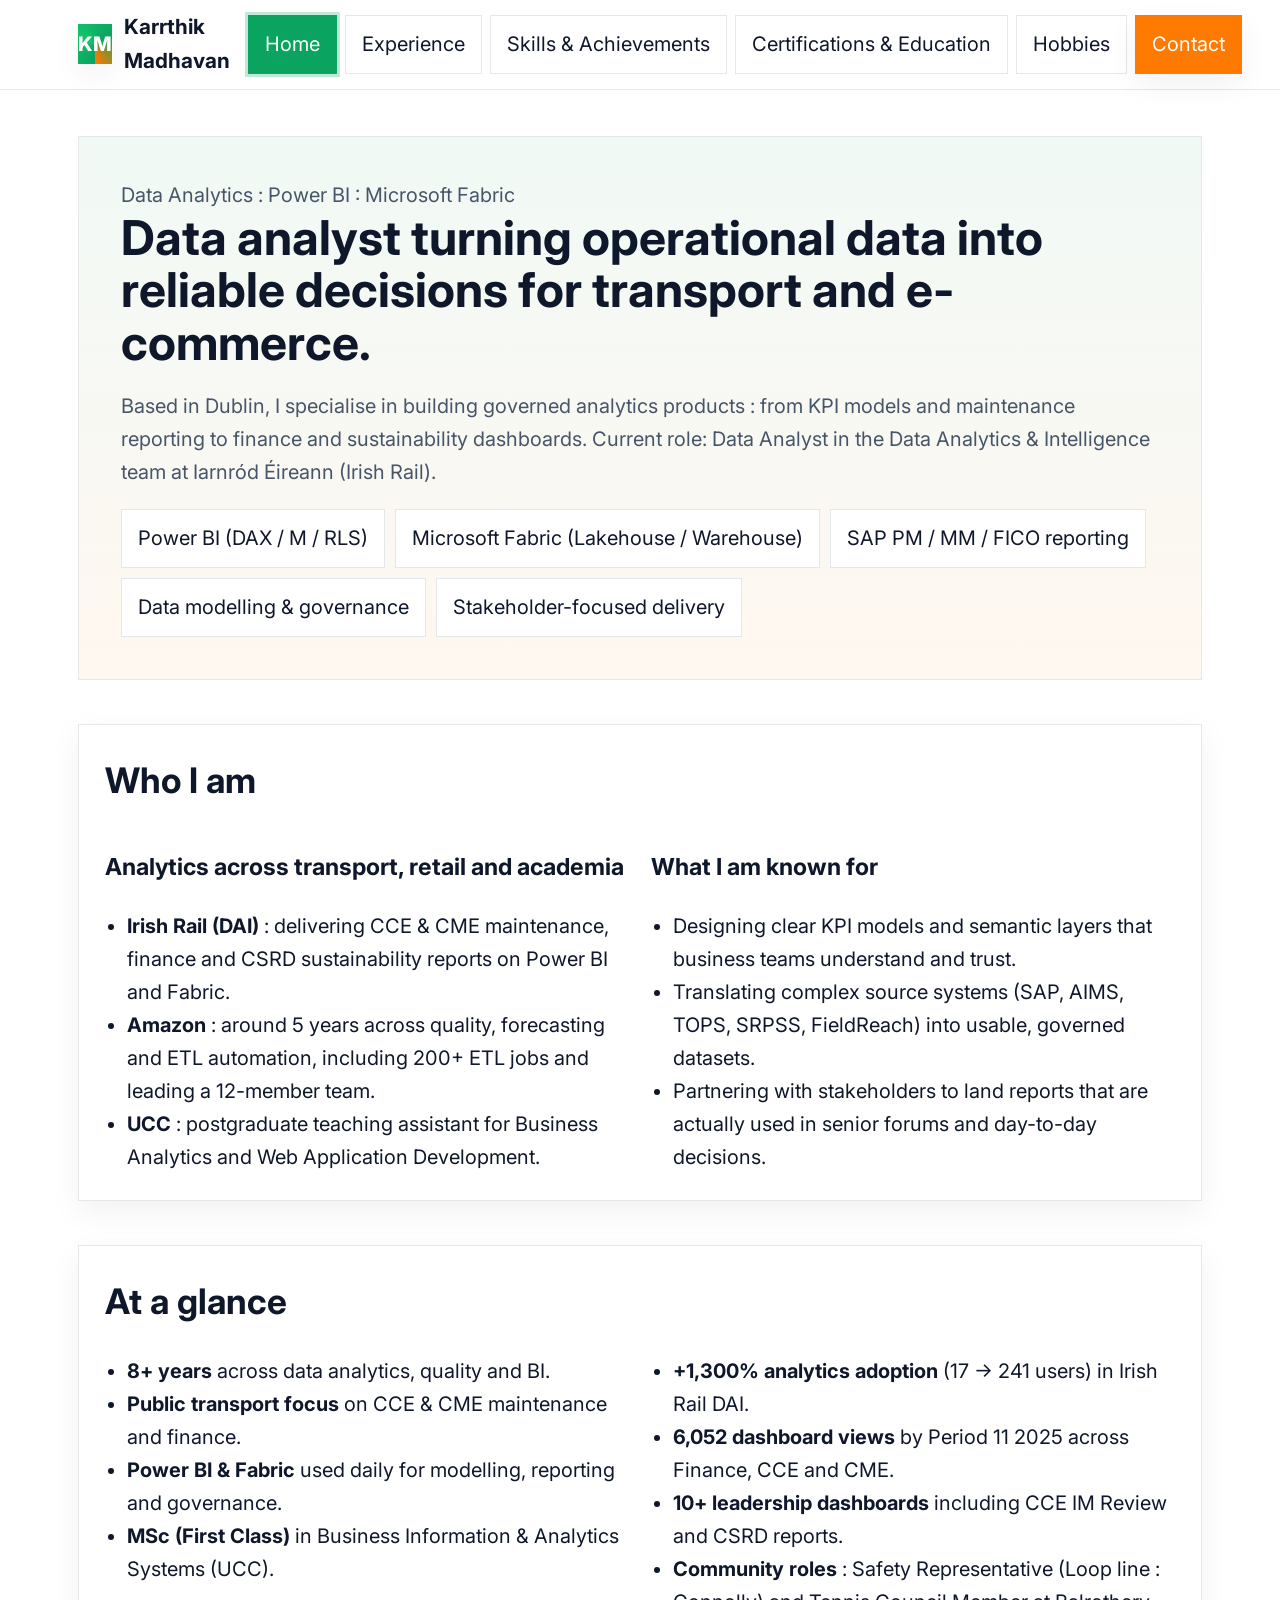
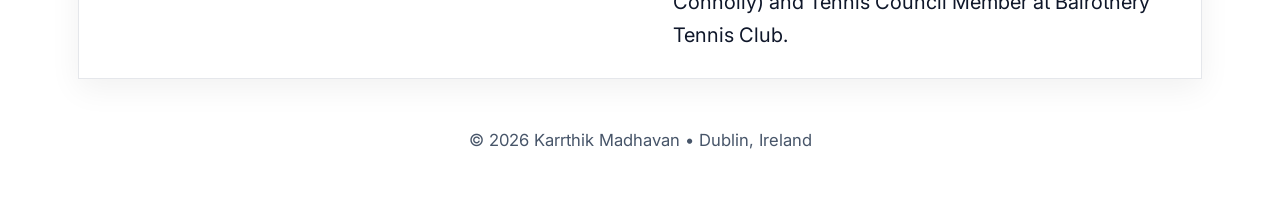
==== commit 3330f82e: "Update index.html" ====
--- a/Profile/index.html
+++ b/Profile/index.html
@@ -57,6 +57,7 @@
       color:var(--text);
       background:#fff;
       min-height:var(--touch);
+      white-space:nowrap;
     }
     .pill.active{
       border-color:var(--brand);
@@ -72,6 +73,7 @@
       color:#fff;
       box-shadow:var(--shadow);
       min-height:var(--touch);
+      white-space:nowrap;
     }
 
     /* Shell / hero */
@@ -157,10 +159,7 @@
       box-shadow:0 0 0 3px var(--ring);
       background:#f0fdf4;
     }
-    .year-icon{
-      font-size:1.25rem;
-      line-height:1;
-    }
+    .year-icon{font-size:1.25rem; line-height:1;}
 
     .details{
       background:#fff;
@@ -218,20 +217,31 @@
 
     footer{margin:40px 0 16px; text-align:center; color:var(--muted)}
 
-    /* Mobile timeline tweaks */
+    /* Mobile experience timeline tweaks */
     @media(max-width:600px){
-      .years{padding-bottom:12px}
-      .years .rail{
-        left:0; right:0; height:4px; width:auto;
-        bottom:auto; top:12px;
-        background:linear-gradient(90deg, var(--brand), var(--brand-2));
-      }
+      .years{padding-bottom:40px}
       .year-list{
         flex-direction:row;
-        padding:26px 0 0;
+        padding:0;
         overflow-x:auto;
       }
       .year-list li{flex:0 0 auto}
+      .year-btn{padding:12px 14px}
+      .years .rail{
+        left:0; right:0; height:4px; width:auto;
+        bottom:22px; top:auto;
+        background:linear-gradient(90deg, var(--brand), var(--brand-2));
+      }
+    }
+
+    /* Mobile layout general (all other pages) */
+    @media(max-width:720px){
+      .nav-inner{flex-direction:column; align-items:flex-start}
+      .menu{width:100%; overflow-x:auto; padding-bottom:4px}
+      .pill,.cta{flex:0 0 auto}
+      .hero{margin-top:12px; padding:18px}
+      section{margin:22px 0}
+      .card{padding:16px}
     }
   </style>
 </head>
@@ -275,8 +285,8 @@
           return [
             '<section class="hero">',
               '<p class="sub">Data Analytics : Power BI : Microsoft Fabric</p>',
-              '<h2 class="big">Data analyst turning operational data into reliable decisions for rail and e-commerce.</h2>',
-              '<p class="muted">Based in Dublin, I specialise in building governed analytics products : from KPI models and occupancy reporting to finance, maintenance and sustainability dashboards. Current role: Data Analyst in the Data Analytics &amp; Intelligence team at Iarnród Éireann (Irish Rail).</p>',
+              '<h2 class="big">Data analyst turning operational data into reliable decisions for transport and e-commerce.</h2>',
+              '<p class="muted">Based in Dublin, I specialise in building governed analytics products : from KPI models and maintenance reporting to finance and sustainability dashboards. Current role: Data Analyst in the Data Analytics &amp; Intelligence team at Iarnród Éireann (Irish Rail).</p>',
               '<div class="chips" aria-label="Focus areas">',
                 '<span class="chip">Power BI (DAX / M / RLS)</span>',
                 '<span class="chip">Microsoft Fabric (Lakehouse / Warehouse)</span>',
@@ -290,10 +300,10 @@
               '<h2>Who I am</h2>',
               '<div class="grid grid-2">',
                 '<div>',
-                  '<h3>Analytics across rail, retail and academia</h3>',
-                  '<ul class="list">',
-                    '<li><strong>Irish Rail (DAI)</strong> : delivering CCE &amp; CME maintenance, occupancy, finance and CSRD sustainability reports on Power BI and Fabric.</li>',
-                    '<li><strong>Amazon</strong> : 4+ years across quality, forecasting and ETL automation, including 200+ ETL jobs and leading a 12-member team.</li>',
+                  '<h3>Analytics across transport, retail and academia</h3>',
+                  '<ul class="list">',
+                    '<li><strong>Irish Rail (DAI)</strong> : delivering CCE &amp; CME maintenance, finance and CSRD sustainability reports on Power BI and Fabric.</li>',
+                    '<li><strong>Amazon</strong> : around 5 years across quality, forecasting and ETL automation, including 200+ ETL jobs and leading a 12-member team.</li>',
                     '<li><strong>UCC</strong> : postgraduate teaching assistant for Business Analytics and Web Application Development.</li>',
                   '</ul>',
                 '</div>',
@@ -314,7 +324,7 @@
                 '<div>',
                   '<ul class="list">',
                     '<li><strong>8+ years</strong> across data analytics, quality and BI.</li>',
-                    '<li><strong>Public transport focus</strong> on CCE &amp; CME maintenance, occupancy and finance.</li>',
+                    '<li><strong>Public transport focus</strong> on CCE &amp; CME maintenance and finance.</li>',
                     '<li><strong>Power BI &amp; Fabric</strong> used daily for modelling, reporting and governance.</li>',
                     '<li><strong>MSc (First Class)</strong> in Business Information &amp; Analytics Systems (UCC).</li>',
                   '</ul>',
